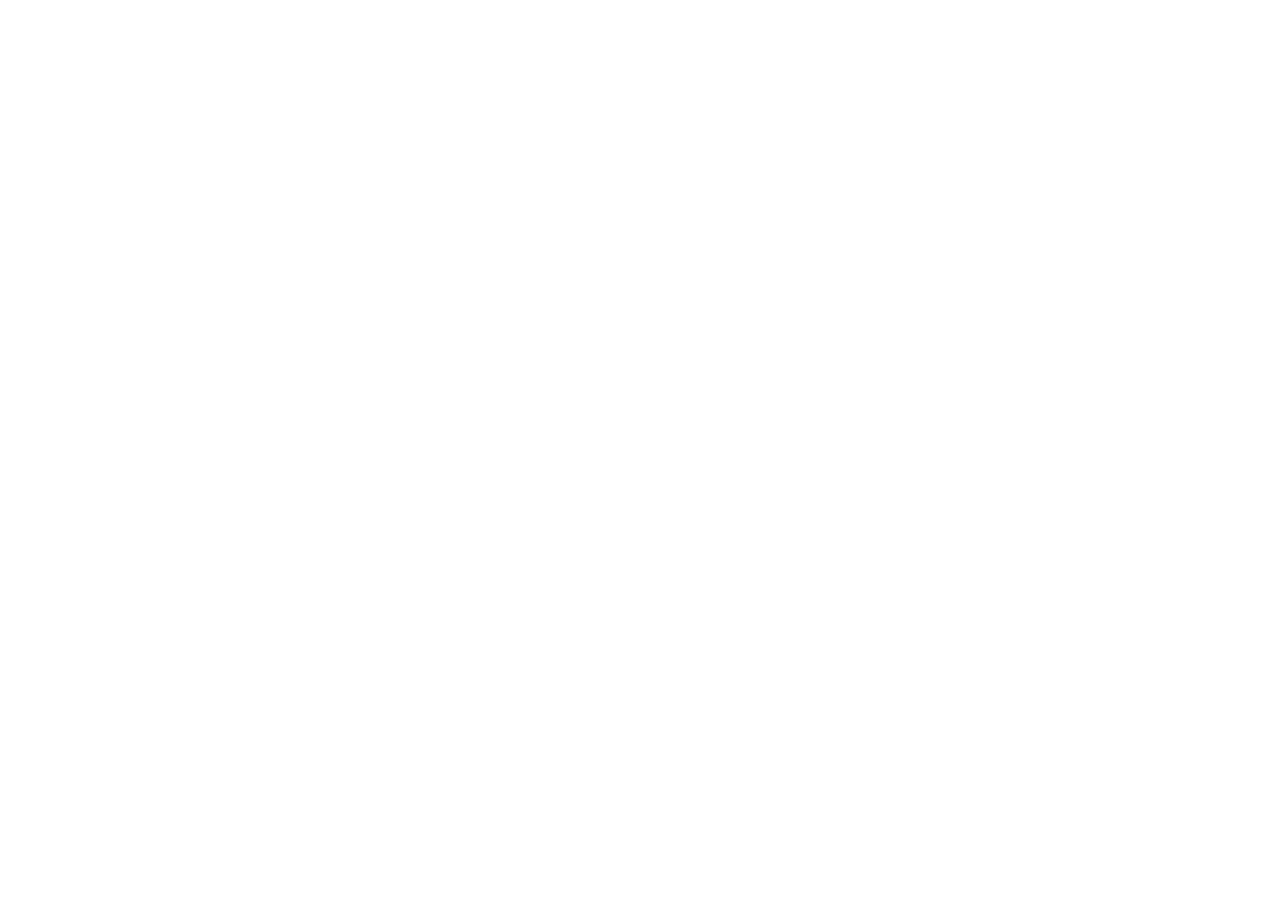
==== index.html @ 4e539856 "init project" ====
<!DOCTYPE html>
<html lang="en">

<head>
    <meta charset="UTF-8">
    <meta http-equiv="X-UA-Compatible" content="IE=edge">
    <meta name="viewport" content="width=device-width, initial-scale=1.0">
    <title>Document</title>
</head>

<body>

</body>

</html>
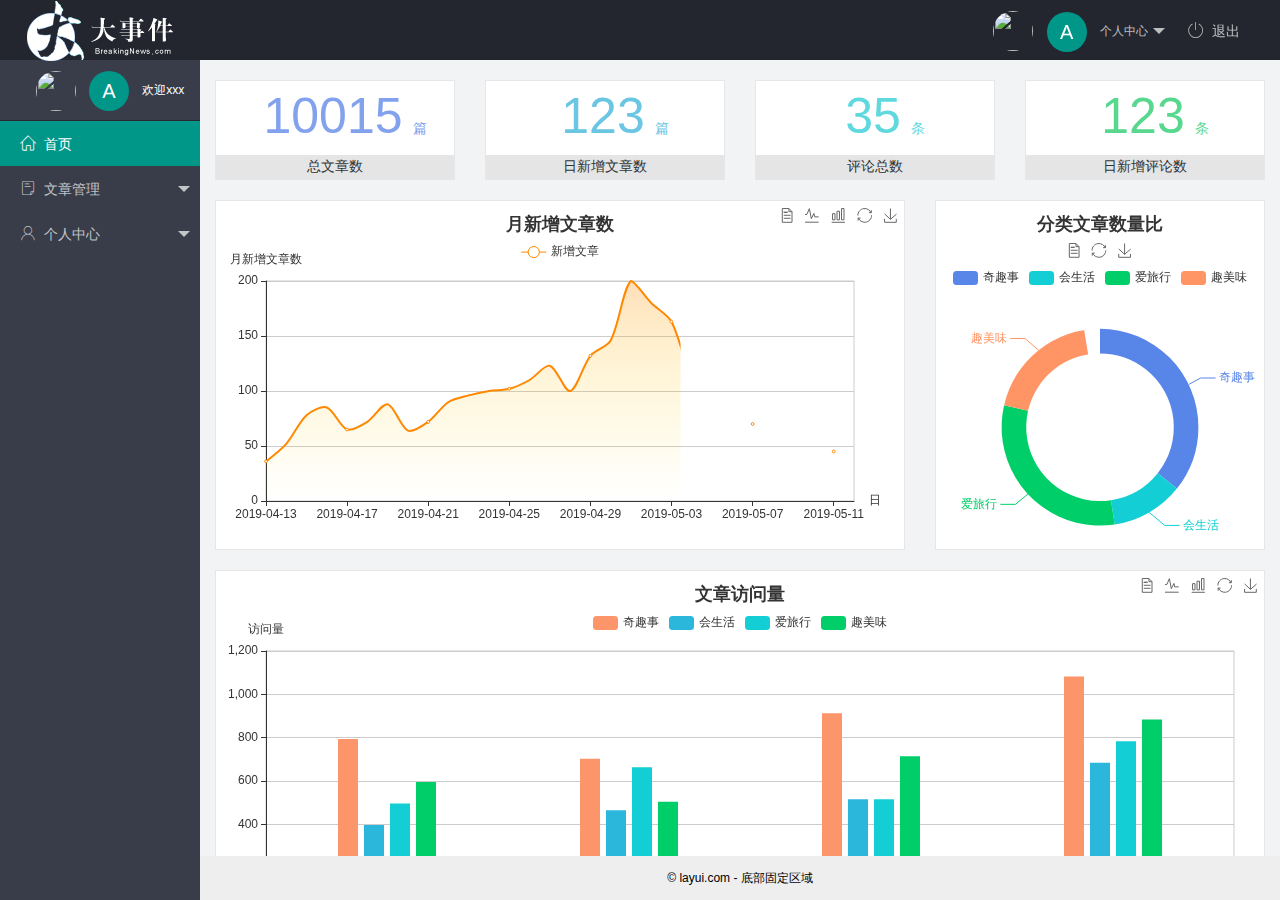
==== commit c868868c: "123" ====
--- a/index.html
+++ b/index.html
@@ -5,11 +5,89 @@
     <meta charset="UTF-8">
     <meta http-equiv="X-UA-Compatible" content="IE=edge">
     <meta name="viewport" content="width=device-width, initial-scale=1.0">
-    <title>Document</title>
+    <title>后台主页</title>
+    <!-- 导入拉伊的样式表 -->
+    <link rel="stylesheet" href="/assets/lib/layui/css/layui.css">
+    <!-- 导入自己的样式表 -->
+    <link rel="stylesheet" href="/assets/css/index.css">
+    <!-- 导入icon字体图标样式表 -->
+    <link rel="stylesheet" href="/assets/fonts/iconfont.css">
 </head>
 
-<body>
+<body class="layui-layout-body">
+    <div class="layui-layout layui-layout-admin">
+        <div class="layui-header">
+            <div class="layui-logo">
+                <img src="/assets/images/logo.png" alt="">
+            </div>
+            <!-- 头部区域（可配合layui已有的水平导航） -->
 
+            <ul class="layui-nav layui-layout-right">
+                <li class="layui-nav-item">
+                    <a href="javascript:;" class="userinfo">
+                        <img src="http://t.cn/RCzsdCq" class="layui-nav-img">
+                        <span class="text-avatar">A</span> 个人中心
+                    </a>
+                    <dl class="layui-nav-child">
+                        <dd><a href="">基本资料</a></dd>
+                        <dd><a href="">更换头像</a></dd>
+                        <dd><a href="">重置密码</a></dd>
+                    </dl>
+                </li>
+                <li class="layui-nav-item"><a href="javascript:;" id="btnLogout"><span class="iconfont icon-tuichu"></span>退出</a></li>
+            </ul>
+        </div>
+
+        <div class="layui-side layui-bg-black">
+            <div class="layui-side-scroll">
+                <div class="userinfo">
+                    <img src="http://t.cn/RCzsdCq" class="layui-nav-img">
+                    <span class="text-avatar">A</span>
+                    <span id="welcome">欢迎xxx</span>
+                </div>
+                <!-- 左侧导航区域（可配合layui已有的垂直导航） -->
+                <ul class="layui-nav layui-nav-tree" lay-shrink="all">
+                    <li class="layui-nav-item layui-this"><a href="/home/dashboard.html" target="fm"><span class="iconfont icon-home"></span>首页</a></li>
+                    <li class="layui-nav-item ">
+                        <a class="" href="javascript:;"><span class="iconfont icon-16"></span>文章管理</a>
+                        <dl class="layui-nav-child">
+                            <dd><a href="javascript:;"><i class="layui-icon layui-icon-app"></i>文章类别</a></dd>
+                            <dd><a href="javascript:;"><i class="layui-icon layui-icon-app"></i></i>文章列表</a></dd>
+                            <dd><a href="javascript:;"><i class="layui-icon layui-icon-app"></i></i>发布文章</a></dd>
+
+                        </dl>
+                    </li>
+                    <li class="layui-nav-item">
+                        <a href="javascript:;"><span class="iconfont icon-user"></span>个人中心</a>
+                        <dl class="layui-nav-child">
+                            <dd><a href="javascript:;"><i class="layui-icon layui-icon-face-smile"></i>基本资料</a></dd>
+                            <dd><a href="javascript:;"><i class="layui-icon layui-icon-face-smile"></i>更换头像</a></dd>
+                            <dd><a href="javascript:;"><i class="layui-icon layui-icon-face-smile"></i>重置密码</a></dd>
+                        </dl>
+                    </li>
+
+                </ul>
+            </div>
+        </div>
+
+        <div class="layui-body">
+            <!-- 内容主体区域 -->
+            <iframe name="fm" src="/home/dashboard.html" frameborder="0"></iframe>
+        </div>
+
+        <div class="layui-footer">
+            <!-- 底部固定区域 -->
+            © layui.com - 底部固定区域
+        </div>
+    </div>
+    <!-- //导入layui的文件 -->
+    <script src="/assets/lib/layui/layui.all.js"></script>
+    <!-- 导入jQuery -->
+    <script src="/assets/lib/jquery.js"></script>
+    <!-- 导入baseapi文件 -->
+    <script src="/assets/js/baseAPI.js"></script>
+    <!-- 导入自己的js文件 -->
+    <script src="/assets/js/index.js"></script>
 </body>
 
 </html>--- a/assets/lib/layui/css/layui.css
+++ b/assets/lib/layui/css/layui.css
@@ -0,0 +1,2 @@
+/** layui-v2.5.5 MIT License By https://www.layui.com */
+ .layui-inline,img{display:inline-block;vertical-align:middle}h1,h2,h3,h4,h5,h6{font-weight:400}.layui-edge,.layui-header,.layui-inline,.layui-main{position:relative}.layui-body,.layui-edge,.layui-elip{overflow:hidden}.layui-btn,.layui-edge,.layui-inline,img{vertical-align:middle}.layui-btn,.layui-disabled,.layui-icon,.layui-unselect{-moz-user-select:none;-webkit-user-select:none;-ms-user-select:none}.layui-elip,.layui-form-checkbox span,.layui-form-pane .layui-form-label{text-overflow:ellipsis;white-space:nowrap}.layui-breadcrumb,.layui-tree-btnGroup{visibility:hidden}blockquote,body,button,dd,div,dl,dt,form,h1,h2,h3,h4,h5,h6,input,li,ol,p,pre,td,textarea,th,ul{margin:0;padding:0;-webkit-tap-highlight-color:rgba(0,0,0,0)}a:active,a:hover{outline:0}img{border:none}li{list-style:none}table{border-collapse:collapse;border-spacing:0}h4,h5,h6{font-size:100%}button,input,optgroup,option,select,textarea{font-family:inherit;font-size:inherit;font-style:inherit;font-weight:inherit;outline:0}pre{white-space:pre-wrap;white-space:-moz-pre-wrap;white-space:-pre-wrap;white-space:-o-pre-wrap;word-wrap:break-word}body{line-height:24px;font:14px Helvetica Neue,Helvetica,PingFang SC,Tahoma,Arial,sans-serif}hr{height:1px;margin:10px 0;border:0;clear:both}a{color:#333;text-decoration:none}a:hover{color:#777}a cite{font-style:normal;*cursor:pointer}.layui-border-box,.layui-border-box *{box-sizing:border-box}.layui-box,.layui-box *{box-sizing:content-box}.layui-clear{clear:both;*zoom:1}.layui-clear:after{content:'\20';clear:both;*zoom:1;display:block;height:0}.layui-inline{*display:inline;*zoom:1}.layui-edge{display:inline-block;width:0;height:0;border-width:6px;border-style:dashed;border-color:transparent}.layui-edge-top{top:-4px;border-bottom-color:#999;border-bottom-style:solid}.layui-edge-right{border-left-color:#999;border-left-style:solid}.layui-edge-bottom{top:2px;border-top-color:#999;border-top-style:solid}.layui-edge-left{border-right-color:#999;border-right-style:solid}.layui-disabled,.layui-disabled:hover{color:#d2d2d2!important;cursor:not-allowed!important}.layui-circle{border-radius:100%}.layui-show{display:block!important}.layui-hide{display:none!important}@font-face{font-family:layui-icon;src:url(../font/iconfont.eot?v=250);src:url(../font/iconfont.eot?v=250#iefix) format('embedded-opentype'),url(../font/iconfont.woff2?v=250) format('woff2'),url(../font/iconfont.woff?v=250) format('woff'),url(../font/iconfont.ttf?v=250) format('truetype'),url(../font/iconfont.svg?v=250#layui-icon) format('svg')}.layui-icon{font-family:layui-icon!important;font-size:16px;font-style:normal;-webkit-font-smoothing:antialiased;-moz-osx-font-smoothing:grayscale}.layui-icon-reply-fill:before{content:"\e611"}.layui-icon-set-fill:before{content:"\e614"}.layui-icon-menu-fill:before{content:"\e60f"}.layui-icon-search:before{content:"\e615"}.layui-icon-share:before{content:"\e641"}.layui-icon-set-sm:before{content:"\e620"}.layui-icon-engine:before{content:"\e628"}.layui-icon-close:before{content:"\1006"}.layui-icon-close-fill:before{content:"\1007"}.layui-icon-chart-screen:before{content:"\e629"}.layui-icon-star:before{content:"\e600"}.layui-icon-circle-dot:before{content:"\e617"}.layui-icon-chat:before{content:"\e606"}.layui-icon-release:before{content:"\e609"}.layui-icon-list:before{content:"\e60a"}.layui-icon-chart:before{content:"\e62c"}.layui-icon-ok-circle:before{content:"\1005"}.layui-icon-layim-theme:before{content:"\e61b"}.layui-icon-table:before{content:"\e62d"}.layui-icon-right:before{content:"\e602"}.layui-icon-left:before{content:"\e603"}.layui-icon-cart-simple:before{content:"\e698"}.layui-icon-face-cry:before{content:"\e69c"}.layui-icon-face-smile:before{content:"\e6af"}.layui-icon-survey:before{content:"\e6b2"}.layui-icon-tree:before{content:"\e62e"}.layui-icon-upload-circle:before{content:"\e62f"}.layui-icon-add-circle:before{content:"\e61f"}.layui-icon-download-circle:before{content:"\e601"}.layui-icon-templeate-1:before{content:"\e630"}.layui-icon-util:before{content:"\e631"}.layui-icon-face-surprised:before{content:"\e664"}.layui-icon-edit:before{content:"\e642"}.layui-icon-speaker:before{content:"\e645"}.layui-icon-down:before{content:"\e61a"}.layui-icon-file:before{content:"\e621"}.layui-icon-layouts:before{content:"\e632"}.layui-icon-rate-half:before{content:"\e6c9"}.layui-icon-add-circle-fine:before{content:"\e608"}.layui-icon-prev-circle:before{content:"\e633"}.layui-icon-read:before{content:"\e705"}.layui-icon-404:before{content:"\e61c"}.layui-icon-carousel:before{content:"\e634"}.layui-icon-help:before{content:"\e607"}.layui-icon-code-circle:before{content:"\e635"}.layui-icon-water:before{content:"\e636"}.layui-icon-username:before{content:"\e66f"}.layui-icon-find-fill:before{content:"\e670"}.layui-icon-about:before{content:"\e60b"}.layui-icon-location:before{content:"\e715"}.layui-icon-up:before{content:"\e619"}.layui-icon-pause:before{content:"\e651"}.layui-icon-date:before{content:"\e637"}.layui-icon-layim-uploadfile:before{content:"\e61d"}.layui-icon-delete:before{content:"\e640"}.layui-icon-play:before{content:"\e652"}.layui-icon-top:before{content:"\e604"}.layui-icon-friends:before{content:"\e612"}.layui-icon-refresh-3:before{content:"\e9aa"}.layui-icon-ok:before{content:"\e605"}.layui-icon-layer:before{content:"\e638"}.layui-icon-face-smile-fine:before{content:"\e60c"}.layui-icon-dollar:before{content:"\e659"}.layui-icon-group:before{content:"\e613"}.layui-icon-layim-download:before{content:"\e61e"}.layui-icon-picture-fine:before{content:"\e60d"}.layui-icon-link:before{content:"\e64c"}.layui-icon-diamond:before{content:"\e735"}.layui-icon-log:before{content:"\e60e"}.layui-icon-rate-solid:before{content:"\e67a"}.layui-icon-fonts-del:before{content:"\e64f"}.layui-icon-unlink:before{content:"\e64d"}.layui-icon-fonts-clear:before{content:"\e639"}.layui-icon-triangle-r:before{content:"\e623"}.layui-icon-circle:before{content:"\e63f"}.layui-icon-radio:before{content:"\e643"}.layui-icon-align-center:before{content:"\e647"}.layui-icon-align-right:before{content:"\e648"}.layui-icon-align-left:before{content:"\e649"}.layui-icon-loading-1:before{content:"\e63e"}.layui-icon-return:before{content:"\e65c"}.layui-icon-fonts-strong:before{content:"\e62b"}.layui-icon-upload:before{content:"\e67c"}.layui-icon-dialogue:before{content:"\e63a"}.layui-icon-video:before{content:"\e6ed"}.layui-icon-headset:before{content:"\e6fc"}.layui-icon-cellphone-fine:before{content:"\e63b"}.layui-icon-add-1:before{content:"\e654"}.layui-icon-face-smile-b:before{content:"\e650"}.layui-icon-fonts-html:before{content:"\e64b"}.layui-icon-form:before{content:"\e63c"}.layui-icon-cart:before{content:"\e657"}.layui-icon-camera-fill:before{content:"\e65d"}.layui-icon-tabs:before{content:"\e62a"}.layui-icon-fonts-code:before{content:"\e64e"}.layui-icon-fire:before{content:"\e756"}.layui-icon-set:before{content:"\e716"}.layui-icon-fonts-u:before{content:"\e646"}.layui-icon-triangle-d:before{content:"\e625"}.layui-icon-tips:before{content:"\e702"}.layui-icon-picture:before{content:"\e64a"}.layui-icon-more-vertical:before{content:"\e671"}.layui-icon-flag:before{content:"\e66c"}.layui-icon-loading:before{content:"\e63d"}.layui-icon-fonts-i:before{content:"\e644"}.layui-icon-refresh-1:before{content:"\e666"}.layui-icon-rmb:before{content:"\e65e"}.layui-icon-home:before{content:"\e68e"}.layui-icon-user:before{content:"\e770"}.layui-icon-notice:before{content:"\e667"}.layui-icon-login-weibo:before{content:"\e675"}.layui-icon-voice:before{content:"\e688"}.layui-icon-upload-drag:before{content:"\e681"}.layui-icon-login-qq:before{content:"\e676"}.layui-icon-snowflake:before{content:"\e6b1"}.layui-icon-file-b:before{content:"\e655"}.layui-icon-template:before{content:"\e663"}.layui-icon-auz:before{content:"\e672"}.layui-icon-console:before{content:"\e665"}.layui-icon-app:before{content:"\e653"}.layui-icon-prev:before{content:"\e65a"}.layui-icon-website:before{content:"\e7ae"}.layui-icon-next:before{content:"\e65b"}.layui-icon-component:before{content:"\e857"}.layui-icon-more:before{content:"\e65f"}.layui-icon-login-wechat:before{content:"\e677"}.layui-icon-shrink-right:before{content:"\e668"}.layui-icon-spread-left:before{content:"\e66b"}.layui-icon-camera:before{content:"\e660"}.layui-icon-note:before{content:"\e66e"}.layui-icon-refresh:before{content:"\e669"}.layui-icon-female:before{content:"\e661"}.layui-icon-male:before{content:"\e662"}.layui-icon-password:before{content:"\e673"}.layui-icon-senior:before{content:"\e674"}.layui-icon-theme:before{content:"\e66a"}.layui-icon-tread:before{content:"\e6c5"}.layui-icon-praise:before{content:"\e6c6"}.layui-icon-star-fill:before{content:"\e658"}.layui-icon-rate:before{content:"\e67b"}.layui-icon-template-1:before{content:"\e656"}.layui-icon-vercode:before{content:"\e679"}.layui-icon-cellphone:before{content:"\e678"}.layui-icon-screen-full:before{content:"\e622"}.layui-icon-screen-restore:before{content:"\e758"}.layui-icon-cols:before{content:"\e610"}.layui-icon-export:before{content:"\e67d"}.layui-icon-print:before{content:"\e66d"}.layui-icon-slider:before{content:"\e714"}.layui-icon-addition:before{content:"\e624"}.layui-icon-subtraction:before{content:"\e67e"}.layui-icon-service:before{content:"\e626"}.layui-icon-transfer:before{content:"\e691"}.layui-main{width:1140px;margin:0 auto}.layui-header{z-index:1000;height:60px}.layui-header a:hover{transition:all .5s;-webkit-transition:all .5s}.layui-side{position:fixed;left:0;top:0;bottom:0;z-index:999;width:200px;overflow-x:hidden}.layui-side-scroll{position:relative;width:220px;height:100%;overflow-x:hidden}.layui-body{position:absolute;left:200px;right:0;top:0;bottom:0;z-index:998;width:auto;overflow-y:auto;box-sizing:border-box}.layui-layout-body{overflow:hidden}.layui-layout-admin .layui-header{background-color:#23262E}.layui-layout-admin .layui-side{top:60px;width:200px;overflow-x:hidden}.layui-layout-admin .layui-body{position:fixed;top:60px;bottom:44px}.layui-layout-admin .layui-main{width:auto;margin:0 15px}.layui-layout-admin .layui-footer{position:fixed;left:200px;right:0;bottom:0;height:44px;line-height:44px;padding:0 15px;background-color:#eee}.layui-layout-admin .layui-logo{position:absolute;left:0;top:0;width:200px;height:100%;line-height:60px;text-align:center;color:#009688;font-size:16px}.layui-layout-admin .layui-header .layui-nav{background:0 0}.layui-layout-left{position:absolute!important;left:200px;top:0}.layui-layout-right{position:absolute!important;right:0;top:0}.layui-container{position:relative;margin:0 auto;padding:0 15px;box-sizing:border-box}.layui-fluid{position:relative;margin:0 auto;padding:0 15px}.layui-row:after,.layui-row:before{content:'';display:block;clear:both}.layui-col-lg1,.layui-col-lg10,.layui-col-lg11,.layui-col-lg12,.layui-col-lg2,.layui-col-lg3,.layui-col-lg4,.layui-col-lg5,.layui-col-lg6,.layui-col-lg7,.layui-col-lg8,.layui-col-lg9,.layui-col-md1,.layui-col-md10,.layui-col-md11,.layui-col-md12,.layui-col-md2,.layui-col-md3,.layui-col-md4,.layui-col-md5,.layui-col-md6,.layui-col-md7,.layui-col-md8,.layui-col-md9,.layui-col-sm1,.layui-col-sm10,.layui-col-sm11,.layui-col-sm12,.layui-col-sm2,.layui-col-sm3,.layui-col-sm4,.layui-col-sm5,.layui-col-sm6,.layui-col-sm7,.layui-col-sm8,.layui-col-sm9,.layui-col-xs1,.layui-col-xs10,.layui-col-xs11,.layui-col-xs12,.layui-col-xs2,.layui-col-xs3,.layui-col-xs4,.layui-col-xs5,.layui-col-xs6,.layui-col-xs7,.layui-col-xs8,.layui-col-xs9{position:relative;display:block;box-sizing:border-box}.layui-col-xs1,.layui-col-xs10,.layui-col-xs11,.layui-col-xs12,.layui-col-xs2,.layui-col-xs3,.layui-col-xs4,.layui-col-xs5,.layui-col-xs6,.layui-col-xs7,.layui-col-xs8,.layui-col-xs9{float:left}.layui-col-xs1{width:8.33333333%}.layui-col-xs2{width:16.66666667%}.layui-col-xs3{width:25%}.layui-col-xs4{width:33.33333333%}.layui-col-xs5{width:41.66666667%}.layui-col-xs6{width:50%}.layui-col-xs7{width:58.33333333%}.layui-col-xs8{width:66.66666667%}.layui-col-xs9{width:75%}.layui-col-xs10{width:83.33333333%}.layui-col-xs11{width:91.66666667%}.layui-col-xs12{width:100%}.layui-col-xs-offset1{margin-left:8.33333333%}.layui-col-xs-offset2{margin-left:16.66666667%}.layui-col-xs-offset3{margin-left:25%}.layui-col-xs-offset4{margin-left:33.33333333%}.layui-col-xs-offset5{margin-left:41.66666667%}.layui-col-xs-offset6{margin-left:50%}.layui-col-xs-offset7{margin-left:58.33333333%}.layui-col-xs-offset8{margin-left:66.66666667%}.layui-col-xs-offset9{margin-left:75%}.layui-col-xs-offset10{margin-left:83.33333333%}.layui-col-xs-offset11{margin-left:91.66666667%}.layui-col-xs-offset12{margin-left:100%}@media screen and (max-width:768px){.layui-hide-xs{display:none!important}.layui-show-xs-block{display:block!important}.layui-show-xs-inline{display:inline!important}.layui-show-xs-inline-block{display:inline-block!important}}@media screen and (min-width:768px){.layui-container{width:750px}.layui-hide-sm{display:none!important}.layui-show-sm-block{display:block!important}.layui-show-sm-inline{display:inline!important}.layui-show-sm-inline-block{display:inline-block!important}.layui-col-sm1,.layui-col-sm10,.layui-col-sm11,.layui-col-sm12,.layui-col-sm2,.layui-col-sm3,.layui-col-sm4,.layui-col-sm5,.layui-col-sm6,.layui-col-sm7,.layui-col-sm8,.layui-col-sm9{float:left}.layui-col-sm1{width:8.33333333%}.layui-col-sm2{width:16.66666667%}.layui-col-sm3{width:25%}.layui-col-sm4{width:33.33333333%}.layui-col-sm5{width:41.66666667%}.layui-col-sm6{width:50%}.layui-col-sm7{width:58.33333333%}.layui-col-sm8{width:66.66666667%}.layui-col-sm9{width:75%}.layui-col-sm10{width:83.33333333%}.layui-col-sm11{width:91.66666667%}.layui-col-sm12{width:100%}.layui-col-sm-offset1{margin-left:8.33333333%}.layui-col-sm-offset2{margin-left:16.66666667%}.layui-col-sm-offset3{margin-left:25%}.layui-col-sm-offset4{margin-left:33.33333333%}.layui-col-sm-offset5{margin-left:41.66666667%}.layui-col-sm-offset6{margin-left:50%}.layui-col-sm-offset7{margin-left:58.33333333%}.layui-col-sm-offset8{margin-left:66.66666667%}.layui-col-sm-offset9{margin-left:75%}.layui-col-sm-offset10{margin-left:83.33333333%}.layui-col-sm-offset11{margin-left:91.66666667%}.layui-col-sm-offset12{margin-left:100%}}@media screen and (min-width:992px){.layui-container{width:970px}.layui-hide-md{display:none!important}.layui-show-md-block{display:block!important}.layui-show-md-inline{display:inline!important}.layui-show-md-inline-block{display:inline-block!important}.layui-col-md1,.layui-col-md10,.layui-col-md11,.layui-col-md12,.layui-col-md2,.layui-col-md3,.layui-col-md4,.layui-col-md5,.layui-col-md6,.layui-col-md7,.layui-col-md8,.layui-col-md9{float:left}.layui-col-md1{width:8.33333333%}.layui-col-md2{width:16.66666667%}.layui-col-md3{width:25%}.layui-col-md4{width:33.33333333%}.layui-col-md5{width:41.66666667%}.layui-col-md6{width:50%}.layui-col-md7{width:58.33333333%}.layui-col-md8{width:66.66666667%}.layui-col-md9{width:75%}.layui-col-md10{width:83.33333333%}.layui-col-md11{width:91.66666667%}.layui-col-md12{width:100%}.layui-col-md-offset1{margin-left:8.33333333%}.layui-col-md-offset2{margin-left:16.66666667%}.layui-col-md-offset3{margin-left:25%}.layui-col-md-offset4{margin-left:33.33333333%}.layui-col-md-offset5{margin-left:41.66666667%}.layui-col-md-offset6{margin-left:50%}.layui-col-md-offset7{margin-left:58.33333333%}.layui-col-md-offset8{margin-left:66.66666667%}.layui-col-md-offset9{margin-left:75%}.layui-col-md-offset10{margin-left:83.33333333%}.layui-col-md-offset11{margin-left:91.66666667%}.layui-col-md-offset12{margin-left:100%}}@media screen and (min-width:1200px){.layui-container{width:1170px}.layui-hide-lg{display:none!important}.layui-show-lg-block{display:block!important}.layui-show-lg-inline{display:inline!important}.layui-show-lg-inline-block{display:inline-block!important}.layui-col-lg1,.layui-col-lg10,.layui-col-lg11,.layui-col-lg12,.layui-col-lg2,.layui-col-lg3,.layui-col-lg4,.layui-col-lg5,.layui-col-lg6,.layui-col-lg7,.layui-col-lg8,.layui-col-lg9{float:left}.layui-col-lg1{width:8.33333333%}.layui-col-lg2{width:16.66666667%}.layui-col-lg3{width:25%}.layui-col-lg4{width:33.33333333%}.layui-col-lg5{width:41.66666667%}.layui-col-lg6{width:50%}.layui-col-lg7{width:58.33333333%}.layui-col-lg8{width:66.66666667%}.layui-col-lg9{width:75%}.layui-col-lg10{width:83.33333333%}.layui-col-lg11{width:91.66666667%}.layui-col-lg12{width:100%}.layui-col-lg-offset1{margin-left:8.33333333%}.layui-col-lg-offset2{margin-left:16.66666667%}.layui-col-lg-offset3{margin-left:25%}.layui-col-lg-offset4{margin-left:33.33333333%}.layui-col-lg-offset5{margin-left:41.66666667%}.layui-col-lg-offset6{margin-left:50%}.layui-col-lg-offset7{margin-left:58.33333333%}.layui-col-lg-offset8{margin-left:66.66666667%}.layui-col-lg-offset9{margin-left:75%}.layui-col-lg-offset10{margin-left:83.33333333%}.layui-col-lg-offset11{margin-left:91.66666667%}.layui-col-lg-offset12{margin-left:100%}}.layui-col-space1{margin:-.5px}.layui-col-space1>*{padding:.5px}.layui-col-space3{margin:-1.5px}.layui-col-space3>*{padding:1.5px}.layui-col-space5{margin:-2.5px}.layui-col-space5>*{padding:2.5px}.layui-col-space8{margin:-3.5px}.layui-col-space8>*{padding:3.5px}.layui-col-space10{margin:-5px}.layui-col-space10>*{padding:5px}.layui-col-space12{margin:-6px}.layui-col-space12>*{padding:6px}.layui-col-space15{margin:-7.5px}.layui-col-space15>*{padding:7.5px}.layui-col-space18{margin:-9px}.layui-col-space18>*{padding:9px}.layui-col-space20{margin:-10px}.layui-col-space20>*{padding:10px}.layui-col-space22{margin:-11px}.layui-col-space22>*{padding:11px}.layui-col-space25{margin:-12.5px}.layui-col-space25>*{padding:12.5px}.layui-col-space30{margin:-15px}.layui-col-space30>*{padding:15px}.layui-btn,.layui-input,.layui-select,.layui-textarea,.layui-upload-button{outline:0;-webkit-appearance:none;transition:all .3s;-webkit-transition:all .3s;box-sizing:border-box}.layui-elem-quote{margin-bottom:10px;padding:15px;line-height:22px;border-left:5px solid #009688;border-radius:0 2px 2px 0;background-color:#f2f2f2}.layui-quote-nm{border-style:solid;border-width:1px 1px 1px 5px;background:0 0}.layui-elem-field{margin-bottom:10px;padding:0;border-width:1px;border-style:solid}.layui-elem-field legend{margin-left:20px;padding:0 10px;font-size:20px;font-weight:300}.layui-field-title{margin:10px 0 20px;border-width:1px 0 0}.layui-field-box{padding:10px 15px}.layui-field-title .layui-field-box{padding:10px 0}.layui-progress{position:relative;height:6px;border-radius:20px;background-color:#e2e2e2}.layui-progress-bar{position:absolute;left:0;top:0;width:0;max-width:100%;height:6px;border-radius:20px;text-align:right;background-color:#5FB878;transition:all .3s;-webkit-transition:all .3s}.layui-progress-big,.layui-progress-big .layui-progress-bar{height:18px;line-height:18px}.layui-progress-text{position:relative;top:-20px;line-height:18px;font-size:12px;color:#666}.layui-progress-big .layui-progress-text{position:static;padding:0 10px;color:#fff}.layui-collapse{border-width:1px;border-style:solid;border-radius:2px}.layui-colla-content,.layui-colla-item{border-top-width:1px;border-top-style:solid}.layui-colla-item:first-child{border-top:none}.layui-colla-title{position:relative;height:42px;line-height:42px;padding:0 15px 0 35px;color:#333;background-color:#f2f2f2;cursor:pointer;font-size:14px;overflow:hidden}.layui-colla-content{display:none;padding:10px 15px;line-height:22px;color:#666}.layui-colla-icon{position:absolute;left:15px;top:0;font-size:14px}.layui-card{margin-bottom:15px;border-radius:2px;background-color:#fff;box-shadow:0 1px 2px 0 rgba(0,0,0,.05)}.layui-card:last-child{margin-bottom:0}.layui-card-header{position:relative;height:42px;line-height:42px;padding:0 15px;border-bottom:1px solid #f6f6f6;color:#333;border-radius:2px 2px 0 0;font-size:14px}.layui-bg-black,.layui-bg-blue,.layui-bg-cyan,.layui-bg-green,.layui-bg-orange,.layui-bg-red{color:#fff!important}.layui-card-body{position:relative;padding:10px 15px;line-height:24px}.layui-card-body[pad15]{padding:15px}.layui-card-body[pad20]{padding:20px}.layui-card-body .layui-table{margin:5px 0}.layui-card .layui-tab{margin:0}.layui-panel-window{position:relative;padding:15px;border-radius:0;border-top:5px solid #E6E6E6;background-color:#fff}.layui-auxiliar-moving{position:fixed;left:0;right:0;top:0;bottom:0;width:100%;height:100%;background:0 0;z-index:9999999999}.layui-form-label,.layui-form-mid,.layui-form-select,.layui-input-block,.layui-input-inline,.layui-textarea{position:relative}.layui-bg-red{background-color:#FF5722!important}.layui-bg-orange{background-color:#FFB800!important}.layui-bg-green{background-color:#009688!important}.layui-bg-cyan{background-color:#2F4056!important}.layui-bg-blue{background-color:#1E9FFF!important}.layui-bg-black{background-color:#393D49!important}.layui-bg-gray{background-color:#eee!important;color:#666!important}.layui-badge-rim,.layui-colla-content,.layui-colla-item,.layui-collapse,.layui-elem-field,.layui-form-pane .layui-form-item[pane],.layui-form-pane .layui-form-label,.layui-input,.layui-layedit,.layui-layedit-tool,.layui-quote-nm,.layui-select,.layui-tab-bar,.layui-tab-card,.layui-tab-title,.layui-tab-title .layui-this:after,.layui-textarea{border-color:#e6e6e6}.layui-timeline-item:before,hr{background-color:#e6e6e6}.layui-text{line-height:22px;font-size:14px;color:#666}.layui-text h1,.layui-text h2,.layui-text h3{font-weight:500;color:#333}.layui-text h1{font-size:30px}.layui-text h2{font-size:24px}.layui-text h3{font-size:18px}.layui-text a:not(.layui-btn){color:#01AAED}.layui-text a:not(.layui-btn):hover{text-decoration:underline}.layui-text ul{padding:5px 0 5px 15px}.layui-text ul li{margin-top:5px;list-style-type:disc}.layui-text em,.layui-word-aux{color:#999!important;padding:0 5px!important}.layui-btn{display:inline-block;height:38px;line-height:38px;padding:0 18px;background-color:#009688;color:#fff;white-space:nowrap;text-align:center;font-size:14px;border:none;border-radius:2px;cursor:pointer}.layui-btn:hover{opacity:.8;filter:alpha(opacity=80);color:#fff}.layui-btn:active{opacity:1;filter:alpha(opacity=100)}.layui-btn+.layui-btn{margin-left:10px}.layui-btn-container{font-size:0}.layui-btn-container .layui-btn{margin-right:10px;margin-bottom:10px}.layui-btn-container .layui-btn+.layui-btn{margin-left:0}.layui-table .layui-btn-container .layui-btn{margin-bottom:9px}.layui-btn-radius{border-radius:100px}.layui-btn .layui-icon{margin-right:3px;font-size:18px;vertical-align:bottom;vertical-align:middle\9}.layui-btn-primary{border:1px solid #C9C9C9;background-color:#fff;color:#555}.layui-btn-primary:hover{border-color:#009688;color:#333}.layui-btn-normal{background-color:#1E9FFF}.layui-btn-warm{background-color:#FFB800}.layui-btn-danger{background-color:#FF5722}.layui-btn-checked{background-color:#5FB878}.layui-btn-disabled,.layui-btn-disabled:active,.layui-btn-disabled:hover{border:1px solid #e6e6e6;background-color:#FBFBFB;color:#C9C9C9;cursor:not-allowed;opacity:1}.layui-btn-lg{height:44px;line-height:44px;padding:0 25px;font-size:16px}.layui-btn-sm{height:30px;line-height:30px;padding:0 10px;font-size:12px}.layui-btn-sm i{font-size:16px!important}.layui-btn-xs{height:22px;line-height:22px;padding:0 5px;font-size:12px}.layui-btn-xs i{font-size:14px!important}.layui-btn-group{display:inline-block;vertical-align:middle;font-size:0}.layui-btn-group .layui-btn{margin-left:0!important;margin-right:0!important;border-left:1px solid rgba(255,255,255,.5);border-radius:0}.layui-btn-group .layui-btn-primary{border-left:none}.layui-btn-group .layui-btn-primary:hover{border-color:#C9C9C9;color:#009688}.layui-btn-group .layui-btn:first-child{border-left:none;border-radius:2px 0 0 2px}.layui-btn-group .layui-btn-primary:first-child{border-left:1px solid #c9c9c9}.layui-btn-group .layui-btn:last-child{border-radius:0 2px 2px 0}.layui-btn-group .layui-btn+.layui-btn{margin-left:0}.layui-btn-group+.layui-btn-group{margin-left:10px}.layui-btn-fluid{width:100%}.layui-input,.layui-select,.layui-textarea{height:38px;line-height:1.3;line-height:38px\9;border-width:1px;border-style:solid;background-color:#fff;border-radius:2px}.layui-input::-webkit-input-placeholder,.layui-select::-webkit-input-placeholder,.layui-textarea::-webkit-input-placeholder{line-height:1.3}.layui-input,.layui-textarea{display:block;width:100%;padding-left:10px}.layui-input:hover,.layui-textarea:hover{border-color:#D2D2D2!important}.layui-input:focus,.layui-textarea:focus{border-color:#C9C9C9!important}.layui-textarea{min-height:100px;height:auto;line-height:20px;padding:6px 10px;resize:vertical}.layui-select{padding:0 10px}.layui-form input[type=checkbox],.layui-form input[type=radio],.layui-form select{display:none}.layui-form [lay-ignore]{display:initial}.layui-form-item{margin-bottom:15px;clear:both;*zoom:1}.layui-form-item:after{content:'\20';clear:both;*zoom:1;display:block;height:0}.layui-form-label{float:left;display:block;padding:9px 15px;width:80px;font-weight:400;line-height:20px;text-align:right}.layui-form-label-col{display:block;float:none;padding:9px 0;line-height:20px;text-align:left}.layui-form-item .layui-inline{margin-bottom:5px;margin-right:10px}.layui-input-block{margin-left:110px;min-height:36px}.layui-input-inline{display:inline-block;vertical-align:middle}.layui-form-item .layui-input-inline{float:left;width:190px;margin-right:10px}.layui-form-text .layui-input-inline{width:auto}.layui-form-mid{float:left;display:block;padding:9px 0!important;line-height:20px;margin-right:10px}.layui-form-danger+.layui-form-select .layui-input,.layui-form-danger:focus{border-color:#FF5722!important}.layui-form-select .layui-input{padding-right:30px;cursor:pointer}.layui-form-select .layui-edge{position:absolute;right:10px;top:50%;margin-top:-3px;cursor:pointer;border-width:6px;border-top-color:#c2c2c2;border-top-style:solid;transition:all .3s;-webkit-transition:all .3s}.layui-form-select dl{display:none;position:absolute;left:0;top:42px;padding:5px 0;z-index:899;min-width:100%;border:1px solid #d2d2d2;max-height:300px;overflow-y:auto;background-color:#fff;border-radius:2px;box-shadow:0 2px 4px rgba(0,0,0,.12);box-sizing:border-box}.layui-form-select dl dd,.layui-form-select dl dt{padding:0 10px;line-height:36px;white-space:nowrap;overflow:hidden;text-overflow:ellipsis}.layui-form-select dl dt{font-size:12px;color:#999}.layui-form-select dl dd{cursor:pointer}.layui-form-select dl dd:hover{background-color:#f2f2f2;-webkit-transition:.5s all;transition:.5s all}.layui-form-select .layui-select-group dd{padding-left:20px}.layui-form-select dl dd.layui-select-tips{padding-left:10px!important;color:#999}.layui-form-select dl dd.layui-this{background-color:#5FB878;color:#fff}.layui-form-checkbox,.layui-form-select dl dd.layui-disabled{background-color:#fff}.layui-form-selected dl{display:block}.layui-form-checkbox,.layui-form-checkbox *,.layui-form-switch{display:inline-block;vertical-align:middle}.layui-form-selected .layui-edge{margin-top:-9px;-webkit-transform:rotate(180deg);transform:rotate(180deg);margin-top:-3px\9}:root .layui-form-selected .layui-edge{margin-top:-9px\0/IE9}.layui-form-selectup dl{top:auto;bottom:42px}.layui-select-none{margin:5px 0;text-align:center;color:#999}.layui-select-disabled .layui-disabled{border-color:#eee!important}.layui-select-disabled .layui-edge{border-top-color:#d2d2d2}.layui-form-checkbox{position:relative;height:30px;line-height:30px;margin-right:10px;padding-right:30px;cursor:pointer;font-size:0;-webkit-transition:.1s linear;transition:.1s linear;box-sizing:border-box}.layui-form-checkbox span{padding:0 10px;height:100%;font-size:14px;border-radius:2px 0 0 2px;background-color:#d2d2d2;color:#fff;overflow:hidden}.layui-form-checkbox:hover span{background-color:#c2c2c2}.layui-form-checkbox i{position:absolute;right:0;top:0;width:30px;height:28px;border:1px solid #d2d2d2;border-left:none;border-radius:0 2px 2px 0;color:#fff;font-size:20px;text-align:center}.layui-form-checkbox:hover i{border-color:#c2c2c2;color:#c2c2c2}.layui-form-checked,.layui-form-checked:hover{border-color:#5FB878}.layui-form-checked span,.layui-form-checked:hover span{background-color:#5FB878}.layui-form-checked i,.layui-form-checked:hover i{color:#5FB878}.layui-form-item .layui-form-checkbox{margin-top:4px}.layui-form-checkbox[lay-skin=primary]{height:auto!important;line-height:normal!important;min-width:18px;min-height:18px;border:none!important;margin-right:0;padding-left:28px;padding-right:0;background:0 0}.layui-form-checkbox[lay-skin=primary] span{padding-left:0;padding-right:15px;line-height:18px;background:0 0;color:#666}.layui-form-checkbox[lay-skin=primary] i{right:auto;left:0;width:16px;height:16px;line-height:16px;border:1px solid #d2d2d2;font-size:12px;border-radius:2px;background-color:#fff;-webkit-transition:.1s linear;transition:.1s linear}.layui-form-checkbox[lay-skin=primary]:hover i{border-color:#5FB878;color:#fff}.layui-form-checked[lay-skin=primary] i{border-color:#5FB878!important;background-color:#5FB878;color:#fff}.layui-checkbox-disbaled[lay-skin=primary] span{background:0 0!important;color:#c2c2c2}.layui-checkbox-disbaled[lay-skin=primary]:hover i{border-color:#d2d2d2}.layui-form-item .layui-form-checkbox[lay-skin=primary]{margin-top:10px}.layui-form-switch{position:relative;height:22px;line-height:22px;min-width:35px;padding:0 5px;margin-top:8px;border:1px solid #d2d2d2;border-radius:20px;cursor:pointer;background-color:#fff;-webkit-transition:.1s linear;transition:.1s linear}.layui-form-switch i{position:absolute;left:5px;top:3px;width:16px;height:16px;border-radius:20px;background-color:#d2d2d2;-webkit-transition:.1s linear;transition:.1s linear}.layui-form-switch em{position:relative;top:0;width:25px;margin-left:21px;padding:0!important;text-align:center!important;color:#999!important;font-style:normal!important;font-size:12px}.layui-form-onswitch{border-color:#5FB878;background-color:#5FB878}.layui-checkbox-disbaled,.layui-checkbox-disbaled i{border-color:#e2e2e2!important}.layui-form-onswitch i{left:100%;margin-left:-21px;background-color:#fff}.layui-form-onswitch em{margin-left:5px;margin-right:21px;color:#fff!important}.layui-checkbox-disbaled span{background-color:#e2e2e2!important}.layui-checkbox-disbaled:hover i{color:#fff!important}[lay-radio]{display:none}.layui-form-radio,.layui-form-radio *{display:inline-block;vertical-align:middle}.layui-form-radio{line-height:28px;margin:6px 10px 0 0;padding-right:10px;cursor:pointer;font-size:0}.layui-form-radio *{font-size:14px}.layui-form-radio>i{margin-right:8px;font-size:22px;color:#c2c2c2}.layui-form-radio>i:hover,.layui-form-radioed>i{color:#5FB878}.layui-radio-disbaled>i{color:#e2e2e2!important}.layui-form-pane .layui-form-label{width:110px;padding:8px 15px;height:38px;line-height:20px;border-width:1px;border-style:solid;border-radius:2px 0 0 2px;text-align:center;background-color:#FBFBFB;overflow:hidden;box-sizing:border-box}.layui-form-pane .layui-input-inline{margin-left:-1px}.layui-form-pane .layui-input-block{margin-left:110px;left:-1px}.layui-form-pane .layui-input{border-radius:0 2px 2px 0}.layui-form-pane .layui-form-text .layui-form-label{float:none;width:100%;border-radius:2px;box-sizing:border-box;text-align:left}.layui-form-pane .layui-form-text .layui-input-inline{display:block;margin:0;top:-1px;clear:both}.layui-form-pane .layui-form-text .layui-input-block{margin:0;left:0;top:-1px}.layui-form-pane .layui-form-text .layui-textarea{min-height:100px;border-radius:0 0 2px 2px}.layui-form-pane .layui-form-checkbox{margin:4px 0 4px 10px}.layui-form-pane .layui-form-radio,.layui-form-pane .layui-form-switch{margin-top:6px;margin-left:10px}.layui-form-pane .layui-form-item[pane]{position:relative;border-width:1px;border-style:solid}.layui-form-pane .layui-form-item[pane] .layui-form-label{position:absolute;left:0;top:0;height:100%;border-width:0 1px 0 0}.layui-form-pane .layui-form-item[pane] .layui-input-inline{margin-left:110px}@media screen and (max-width:450px){.layui-form-item .layui-form-label{text-overflow:ellipsis;overflow:hidden;white-space:nowrap}.layui-form-item .layui-inline{display:block;margin-right:0;margin-bottom:20px;clear:both}.layui-form-item .layui-inline:after{content:'\20';clear:both;display:block;height:0}.layui-form-item .layui-input-inline{display:block;float:none;left:-3px;width:auto;margin:0 0 10px 112px}.layui-form-item .layui-input-inline+.layui-form-mid{margin-left:110px;top:-5px;padding:0}.layui-form-item .layui-form-checkbox{margin-right:5px;margin-bottom:5px}}.layui-layedit{border-width:1px;border-style:solid;border-radius:2px}.layui-layedit-tool{padding:3px 5px;border-bottom-width:1px;border-bottom-style:solid;font-size:0}.layedit-tool-fixed{position:fixed;top:0;border-top:1px solid #e2e2e2}.layui-layedit-tool .layedit-tool-mid,.layui-layedit-tool .layui-icon{display:inline-block;vertical-align:middle;text-align:center;font-size:14px}.layui-layedit-tool .layui-icon{position:relative;width:32px;height:30px;line-height:30px;margin:3px 5px;color:#777;cursor:pointer;border-radius:2px}.layui-layedit-tool .layui-icon:hover{color:#393D49}.layui-layedit-tool .layui-icon:active{color:#000}.layui-layedit-tool .layedit-tool-active{background-color:#e2e2e2;color:#000}.layui-layedit-tool .layui-disabled,.layui-layedit-tool .layui-disabled:hover{color:#d2d2d2;cursor:not-allowed}.layui-layedit-tool .layedit-tool-mid{width:1px;height:18px;margin:0 10px;background-color:#d2d2d2}.layedit-tool-html{width:50px!important;font-size:30px!important}.layedit-tool-b,.layedit-tool-code,.layedit-tool-help{font-size:16px!important}.layedit-tool-d,.layedit-tool-face,.layedit-tool-image,.layedit-tool-unlink{font-size:18px!important}.layedit-tool-image input{position:absolute;font-size:0;left:0;top:0;width:100%;height:100%;opacity:.01;filter:Alpha(opacity=1);cursor:pointer}.layui-layedit-iframe iframe{display:block;width:100%}#LAY_layedit_code{overflow:hidden}.layui-laypage{display:inline-block;*display:inline;*zoom:1;vertical-align:middle;margin:10px 0;font-size:0}.layui-laypage>a:first-child,.layui-laypage>a:first-child em{border-radius:2px 0 0 2px}.layui-laypage>a:last-child,.layui-laypage>a:last-child em{border-radius:0 2px 2px 0}.layui-laypage>:first-child{margin-left:0!important}.layui-laypage>:last-child{margin-right:0!important}.layui-laypage a,.layui-laypage button,.layui-laypage input,.layui-laypage select,.layui-laypage span{border:1px solid #e2e2e2}.layui-laypage a,.layui-laypage span{display:inline-block;*display:inline;*zoom:1;vertical-align:middle;padding:0 15px;height:28px;line-height:28px;margin:0 -1px 5px 0;background-color:#fff;color:#333;font-size:12px}.layui-flow-more a *,.layui-laypage input,.layui-table-view select[lay-ignore]{display:inline-block}.layui-laypage a:hover{color:#009688}.layui-laypage em{font-style:normal}.layui-laypage .layui-laypage-spr{color:#999;font-weight:700}.layui-laypage a{text-decoration:none}.layui-laypage .layui-laypage-curr{position:relative}.layui-laypage .layui-laypage-curr em{position:relative;color:#fff}.layui-laypage .layui-laypage-curr .layui-laypage-em{position:absolute;left:-1px;top:-1px;padding:1px;width:100%;height:100%;background-color:#009688}.layui-laypage-em{border-radius:2px}.layui-laypage-next em,.layui-laypage-prev em{font-family:Sim sun;font-size:16px}.layui-laypage .layui-laypage-count,.layui-laypage .layui-laypage-limits,.layui-laypage .layui-laypage-refresh,.layui-laypage .layui-laypage-skip{margin-left:10px;margin-right:10px;padding:0;border:none}.layui-laypage .layui-laypage-limits,.layui-laypage .layui-laypage-refresh{vertical-align:top}.layui-laypage .layui-laypage-refresh i{font-size:18px;cursor:pointer}.layui-laypage select{height:22px;padding:3px;border-radius:2px;cursor:pointer}.layui-laypage .layui-laypage-skip{height:30px;line-height:30px;color:#999}.layui-laypage button,.layui-laypage input{height:30px;line-height:30px;border-radius:2px;vertical-align:top;background-color:#fff;box-sizing:border-box}.layui-laypage input{width:40px;margin:0 10px;padding:0 3px;text-align:center}.layui-laypage input:focus,.layui-laypage select:focus{border-color:#009688!important}.layui-laypage button{margin-left:10px;padding:0 10px;cursor:pointer}.layui-table,.layui-table-view{margin:10px 0}.layui-flow-more{margin:10px 0;text-align:center;color:#999;font-size:14px}.layui-flow-more a{height:32px;line-height:32px}.layui-flow-more a *{vertical-align:top}.layui-flow-more a cite{padding:0 20px;border-radius:3px;background-color:#eee;color:#333;font-style:normal}.layui-flow-more a cite:hover{opacity:.8}.layui-flow-more a i{font-size:30px;color:#737383}.layui-table{width:100%;background-color:#fff;color:#666}.layui-table tr{transition:all .3s;-webkit-transition:all .3s}.layui-table th{text-align:left;font-weight:400}.layui-table tbody tr:hover,.layui-table thead tr,.layui-table-click,.layui-table-header,.layui-table-hover,.layui-table-mend,.layui-table-patch,.layui-table-tool,.layui-table-total,.layui-table-total tr,.layui-table[lay-even] tr:nth-child(even){background-color:#f2f2f2}.layui-table td,.layui-table th,.layui-table-col-set,.layui-table-fixed-r,.layui-table-grid-down,.layui-table-header,.layui-table-page,.layui-table-tips-main,.layui-table-tool,.layui-table-total,.layui-table-view,.layui-table[lay-skin=line],.layui-table[lay-skin=row]{border-width:1px;border-style:solid;border-color:#e6e6e6}.layui-table td,.layui-table th{position:relative;padding:9px 15px;min-height:20px;line-height:20px;font-size:14px}.layui-table[lay-skin=line] td,.layui-table[lay-skin=line] th{border-width:0 0 1px}.layui-table[lay-skin=row] td,.layui-table[lay-skin=row] th{border-width:0 1px 0 0}.layui-table[lay-skin=nob] td,.layui-table[lay-skin=nob] th{border:none}.layui-table img{max-width:100px}.layui-table[lay-size=lg] td,.layui-table[lay-size=lg] th{padding:15px 30px}.layui-table-view .layui-table[lay-size=lg] .layui-table-cell{height:40px;line-height:40px}.layui-table[lay-size=sm] td,.layui-table[lay-size=sm] th{font-size:12px;padding:5px 10px}.layui-table-view .layui-table[lay-size=sm] .layui-table-cell{height:20px;line-height:20px}.layui-table[lay-data]{display:none}.layui-table-box{position:relative;overflow:hidden}.layui-table-view .layui-table{position:relative;width:auto;margin:0}.layui-table-view .layui-table[lay-skin=line]{border-width:0 1px 0 0}.layui-table-view .layui-table[lay-skin=row]{border-width:0 0 1px}.layui-table-view .layui-table td,.layui-table-view .layui-table th{padding:5px 0;border-top:none;border-left:none}.layui-table-view .layui-table th.layui-unselect .layui-table-cell span{cursor:pointer}.layui-table-view .layui-table td{cursor:default}.layui-table-view .layui-table td[data-edit=text]{cursor:text}.layui-table-view .layui-form-checkbox[lay-skin=primary] i{width:18px;height:18px}.layui-table-view .layui-form-radio{line-height:0;padding:0}.layui-table-view .layui-form-radio>i{margin:0;font-size:20px}.layui-table-init{position:absolute;left:0;top:0;width:100%;height:100%;text-align:center;z-index:110}.layui-table-init .layui-icon{position:absolute;left:50%;top:50%;margin:-15px 0 0 -15px;font-size:30px;color:#c2c2c2}.layui-table-header{border-width:0 0 1px;overflow:hidden}.layui-table-header .layui-table{margin-bottom:-1px}.layui-table-tool .layui-inline[lay-event]{position:relative;width:26px;height:26px;padding:5px;line-height:16px;margin-right:10px;text-align:center;color:#333;border:1px solid #ccc;cursor:pointer;-webkit-transition:.5s all;transition:.5s all}.layui-table-tool .layui-inline[lay-event]:hover{border:1px solid #999}.layui-table-tool-temp{padding-right:120px}.layui-table-tool-self{position:absolute;right:17px;top:10px}.layui-table-tool .layui-table-tool-self .layui-inline[lay-event]{margin:0 0 0 10px}.layui-table-tool-panel{position:absolute;top:29px;left:-1px;padding:5px 0;min-width:150px;min-height:40px;border:1px solid #d2d2d2;text-align:left;overflow-y:auto;background-color:#fff;box-shadow:0 2px 4px rgba(0,0,0,.12)}.layui-table-cell,.layui-table-tool-panel li{overflow:hidden;text-overflow:ellipsis;white-space:nowrap}.layui-table-tool-panel li{padding:0 10px;line-height:30px;-webkit-transition:.5s all;transition:.5s all}.layui-table-tool-panel li .layui-form-checkbox[lay-skin=primary]{width:100%;padding-left:28px}.layui-table-tool-panel li:hover{background-color:#f2f2f2}.layui-table-tool-panel li .layui-form-checkbox[lay-skin=primary] i{position:absolute;left:0;top:0}.layui-table-tool-panel li .layui-form-checkbox[lay-skin=primary] span{padding:0}.layui-table-tool .layui-table-tool-self .layui-table-tool-panel{left:auto;right:-1px}.layui-table-col-set{position:absolute;right:0;top:0;width:20px;height:100%;border-width:0 0 0 1px;background-color:#fff}.layui-table-sort{width:10px;height:20px;margin-left:5px;cursor:pointer!important}.layui-table-sort .layui-edge{position:absolute;left:5px;border-width:5px}.layui-table-sort .layui-table-sort-asc{top:3px;border-top:none;border-bottom-style:solid;border-bottom-color:#b2b2b2}.layui-table-sort .layui-table-sort-asc:hover{border-bottom-color:#666}.layui-table-sort .layui-table-sort-desc{bottom:5px;border-bottom:none;border-top-style:solid;border-top-color:#b2b2b2}.layui-table-sort .layui-table-sort-desc:hover{border-top-color:#666}.layui-table-sort[lay-sort=asc] .layui-table-sort-asc{border-bottom-color:#000}.layui-table-sort[lay-sort=desc] .layui-table-sort-desc{border-top-color:#000}.layui-table-cell{height:28px;line-height:28px;padding:0 15px;position:relative;box-sizing:border-box}.layui-table-cell .layui-form-checkbox[lay-skin=primary]{top:-1px;padding:0}.layui-table-cell .layui-table-link{color:#01AAED}.laytable-cell-checkbox,.laytable-cell-numbers,.laytable-cell-radio,.laytable-cell-space{padding:0;text-align:center}.layui-table-body{position:relative;overflow:auto;margin-right:-1px;margin-bottom:-1px}.layui-table-body .layui-none{line-height:26px;padding:15px;text-align:center;color:#999}.layui-table-fixed{position:absolute;left:0;top:0;z-index:101}.layui-table-fixed .layui-table-body{overflow:hidden}.layui-table-fixed-l{box-shadow:0 -1px 8px rgba(0,0,0,.08)}.layui-table-fixed-r{left:auto;right:-1px;border-width:0 0 0 1px;box-shadow:-1px 0 8px rgba(0,0,0,.08)}.layui-table-fixed-r .layui-table-header{position:relative;overflow:visible}.layui-table-mend{position:absolute;right:-49px;top:0;height:100%;width:50px}.layui-table-tool{position:relative;z-index:890;width:100%;min-height:50px;line-height:30px;padding:10px 15px;border-width:0 0 1px}.layui-table-tool .layui-btn-container{margin-bottom:-10px}.layui-table-page,.layui-table-total{border-width:1px 0 0;margin-bottom:-1px;overflow:hidden}.layui-table-page{position:relative;width:100%;padding:7px 7px 0;height:41px;font-size:12px;white-space:nowrap}.layui-table-page>div{height:26px}.layui-table-page .layui-laypage{margin:0}.layui-table-page .layui-laypage a,.layui-table-page .layui-laypage span{height:26px;line-height:26px;margin-bottom:10px;border:none;background:0 0}.layui-table-page .layui-laypage a,.layui-table-page .layui-laypage span.layui-laypage-curr{padding:0 12px}.layui-table-page .layui-laypage span{margin-left:0;padding:0}.layui-table-page .layui-laypage .layui-laypage-prev{margin-left:-7px!important}.layui-table-page .layui-laypage .layui-laypage-curr .layui-laypage-em{left:0;top:0;padding:0}.layui-table-page .layui-laypage button,.layui-table-page .layui-laypage input{height:26px;line-height:26px}.layui-table-page .layui-laypage input{width:40px}.layui-table-page .layui-laypage button{padding:0 10px}.layui-table-page select{height:18px}.layui-table-patch .layui-table-cell{padding:0;width:30px}.layui-table-edit{position:absolute;left:0;top:0;width:100%;height:100%;padding:0 14px 1px;border-radius:0;box-shadow:1px 1px 20px rgba(0,0,0,.15)}.layui-table-edit:focus{border-color:#5FB878!important}select.layui-table-edit{padding:0 0 0 10px;border-color:#C9C9C9}.layui-table-view .layui-form-checkbox,.layui-table-view .layui-form-radio,.layui-table-view .layui-form-switch{top:0;margin:0;box-sizing:content-box}.layui-table-view .layui-form-checkbox{top:-1px;height:26px;line-height:26px}.layui-table-view .layui-form-checkbox i{height:26px}.layui-table-grid .layui-table-cell{overflow:visible}.layui-table-grid-down{position:absolute;top:0;right:0;width:26px;height:100%;padding:5px 0;border-width:0 0 0 1px;text-align:center;background-color:#fff;color:#999;cursor:pointer}.layui-table-grid-down .layui-icon{position:absolute;top:50%;left:50%;margin:-8px 0 0 -8px}.layui-table-grid-down:hover{background-color:#fbfbfb}body .layui-table-tips .layui-layer-content{background:0 0;padding:0;box-shadow:0 1px 6px rgba(0,0,0,.12)}.layui-table-tips-main{margin:-44px 0 0 -1px;max-height:150px;padding:8px 15px;font-size:14px;overflow-y:scroll;background-color:#fff;color:#666}.layui-table-tips-c{position:absolute;right:-3px;top:-13px;width:20px;height:20px;padding:3px;cursor:pointer;background-color:#666;border-radius:50%;color:#fff}.layui-table-tips-c:hover{background-color:#777}.layui-table-tips-c:before{position:relative;right:-2px}.layui-upload-file{display:none!important;opacity:.01;filter:Alpha(opacity=1)}.layui-upload-drag,.layui-upload-form,.layui-upload-wrap{display:inline-block}.layui-upload-list{margin:10px 0}.layui-upload-choose{padding:0 10px;color:#999}.layui-upload-drag{position:relative;padding:30px;border:1px dashed #e2e2e2;background-color:#fff;text-align:center;cursor:pointer;color:#999}.layui-upload-drag .layui-icon{font-size:50px;color:#009688}.layui-upload-drag[lay-over]{border-color:#009688}.layui-upload-iframe{position:absolute;width:0;height:0;border:0;visibility:hidden}.layui-upload-wrap{position:relative;vertical-align:middle}.layui-upload-wrap .layui-upload-file{display:block!important;position:absolute;left:0;top:0;z-index:10;font-size:100px;width:100%;height:100%;opacity:.01;filter:Alpha(opacity=1);cursor:pointer}.layui-transfer-active,.layui-transfer-box{display:inline-block;vertical-align:middle}.layui-transfer-box,.layui-transfer-header,.layui-transfer-search{border-width:0;border-style:solid;border-color:#e6e6e6}.layui-transfer-box{position:relative;border-width:1px;width:200px;height:360px;border-radius:2px;background-color:#fff}.layui-transfer-box .layui-form-checkbox{width:100%;margin:0!important}.layui-transfer-header{height:38px;line-height:38px;padding:0 10px;border-bottom-width:1px}.layui-transfer-search{position:relative;padding:10px;border-bottom-width:1px}.layui-transfer-search .layui-input{height:32px;padding-left:30px;font-size:12px}.layui-transfer-search .layui-icon-search{position:absolute;left:20px;top:50%;margin-top:-8px;color:#666}.layui-transfer-active{margin:0 15px}.layui-transfer-active .layui-btn{display:block;margin:0;padding:0 15px;background-color:#5FB878;border-color:#5FB878;color:#fff}.layui-transfer-active .layui-btn-disabled{background-color:#FBFBFB;border-color:#e6e6e6;color:#C9C9C9}.layui-transfer-active .layui-btn:first-child{margin-bottom:15px}.layui-transfer-active .layui-btn .layui-icon{margin:0;font-size:14px!important}.layui-transfer-data{padding:5px 0;overflow:auto}.layui-transfer-data li{height:32px;line-height:32px;padding:0 10px}.layui-transfer-data li:hover{background-color:#f2f2f2;transition:.5s all}.layui-transfer-data .layui-none{padding:15px 10px;text-align:center;color:#999}.layui-nav{position:relative;padding:0 20px;background-color:#393D49;color:#fff;border-radius:2px;font-size:0;box-sizing:border-box}.layui-nav *{font-size:14px}.layui-nav .layui-nav-item{position:relative;display:inline-block;*display:inline;*zoom:1;vertical-align:middle;line-height:60px}.layui-nav .layui-nav-item a{display:block;padding:0 20px;color:#fff;color:rgba(255,255,255,.7);transition:all .3s;-webkit-transition:all .3s}.layui-nav .layui-this:after,.layui-nav-bar,.layui-nav-tree .layui-nav-itemed:after{position:absolute;left:0;top:0;width:0;height:5px;background-color:#5FB878;transition:all .2s;-webkit-transition:all .2s}.layui-nav-bar{z-index:1000}.layui-nav .layui-nav-item a:hover,.layui-nav .layui-this a{color:#fff}.layui-nav .layui-this:after{content:'';top:auto;bottom:0;width:100%}.layui-nav-img{width:30px;height:30px;margin-right:10px;border-radius:50%}.layui-nav .layui-nav-more{content:'';width:0;height:0;border-style:solid dashed dashed;border-color:#fff transparent transparent;overflow:hidden;cursor:pointer;transition:all .2s;-webkit-transition:all .2s;position:absolute;top:50%;right:3px;margin-top:-3px;border-width:6px;border-top-color:rgba(255,255,255,.7)}.layui-nav .layui-nav-mored,.layui-nav-itemed>a .layui-nav-more{margin-top:-9px;border-style:dashed dashed solid;border-color:transparent transparent #fff}.layui-nav-child{display:none;position:absolute;left:0;top:65px;min-width:100%;line-height:36px;padding:5px 0;box-shadow:0 2px 4px rgba(0,0,0,.12);border:1px solid #d2d2d2;background-color:#fff;z-index:100;border-radius:2px;white-space:nowrap}.layui-nav .layui-nav-child a{color:#333}.layui-nav .layui-nav-child a:hover{background-color:#f2f2f2;color:#000}.layui-nav-child dd{position:relative}.layui-nav .layui-nav-child dd.layui-this a,.layui-nav-child dd.layui-this{background-color:#5FB878;color:#fff}.layui-nav-child dd.layui-this:after{display:none}.layui-nav-tree{width:200px;padding:0}.layui-nav-tree .layui-nav-item{display:block;width:100%;line-height:45px}.layui-nav-tree .layui-nav-item a{position:relative;height:45px;line-height:45px;text-overflow:ellipsis;overflow:hidden;white-space:nowrap}.layui-nav-tree .layui-nav-item a:hover{background-color:#4E5465}.layui-nav-tree .layui-nav-bar{width:5px;height:0;background-color:#009688}.layui-nav-tree .layui-nav-child dd.layui-this,.layui-nav-tree .layui-nav-child dd.layui-this a,.layui-nav-tree .layui-this,.layui-nav-tree .layui-this>a,.layui-nav-tree .layui-this>a:hover{background-color:#009688;color:#fff}.layui-nav-tree .layui-this:after{display:none}.layui-nav-itemed>a,.layui-nav-tree .layui-nav-title a,.layui-nav-tree .layui-nav-title a:hover{color:#fff!important}.layui-nav-tree .layui-nav-child{position:relative;z-index:0;top:0;border:none;box-shadow:none}.layui-nav-tree .layui-nav-child a{height:40px;line-height:40px;color:#fff;color:rgba(255,255,255,.7)}.layui-nav-tree .layui-nav-child,.layui-nav-tree .layui-nav-child a:hover{background:0 0;color:#fff}.layui-nav-tree .layui-nav-more{right:10px}.layui-nav-itemed>.layui-nav-child{display:block;padding:0;background-color:rgba(0,0,0,.3)!important}.layui-nav-itemed>.layui-nav-child>.layui-this>.layui-nav-child{display:block}.layui-nav-side{position:fixed;top:0;bottom:0;left:0;overflow-x:hidden;z-index:999}.layui-bg-blue .layui-nav-bar,.layui-bg-blue .layui-nav-itemed:after,.layui-bg-blue .layui-this:after{background-color:#93D1FF}.layui-bg-blue .layui-nav-child dd.layui-this{background-color:#1E9FFF}.layui-bg-blue .layui-nav-itemed>a,.layui-nav-tree.layui-bg-blue .layui-nav-title a,.layui-nav-tree.layui-bg-blue .layui-nav-title a:hover{background-color:#007DDB!important}.layui-breadcrumb{font-size:0}.layui-breadcrumb>*{font-size:14px}.layui-breadcrumb a{color:#999!important}.layui-breadcrumb a:hover{color:#5FB878!important}.layui-breadcrumb a cite{color:#666;font-style:normal}.layui-breadcrumb span[lay-separator]{margin:0 10px;color:#999}.layui-tab{margin:10px 0;text-align:left!important}.layui-tab[overflow]>.layui-tab-title{overflow:hidden}.layui-tab-title{position:relative;left:0;height:40px;white-space:nowrap;font-size:0;border-bottom-width:1px;border-bottom-style:solid;transition:all .2s;-webkit-transition:all .2s}.layui-tab-title li{display:inline-block;*display:inline;*zoom:1;vertical-align:middle;font-size:14px;transition:all .2s;-webkit-transition:all .2s;position:relative;line-height:40px;min-width:65px;padding:0 15px;text-align:center;cursor:pointer}.layui-tab-title li a{display:block}.layui-tab-title .layui-this{color:#000}.layui-tab-title .layui-this:after{position:absolute;left:0;top:0;content:'';width:100%;height:41px;border-width:1px;border-style:solid;border-bottom-color:#fff;border-radius:2px 2px 0 0;box-sizing:border-box;pointer-events:none}.layui-tab-bar{position:absolute;right:0;top:0;z-index:10;width:30px;height:39px;line-height:39px;border-width:1px;border-style:solid;border-radius:2px;text-align:center;background-color:#fff;cursor:pointer}.layui-tab-bar .layui-icon{position:relative;display:inline-block;top:3px;transition:all .3s;-webkit-transition:all .3s}.layui-tab-item{display:none}.layui-tab-more{padding-right:30px;height:auto!important;white-space:normal!important}.layui-tab-more li.layui-this:after{border-bottom-color:#e2e2e2;border-radius:2px}.layui-tab-more .layui-tab-bar .layui-icon{top:-2px;top:3px\9;-webkit-transform:rotate(180deg);transform:rotate(180deg)}:root .layui-tab-more .layui-tab-bar .layui-icon{top:-2px\0/IE9}.layui-tab-content{padding:10px}.layui-tab-title li .layui-tab-close{position:relative;display:inline-block;width:18px;height:18px;line-height:20px;margin-left:8px;top:1px;text-align:center;font-size:14px;color:#c2c2c2;transition:all .2s;-webkit-transition:all .2s}.layui-tab-title li .layui-tab-close:hover{border-radius:2px;background-color:#FF5722;color:#fff}.layui-tab-brief>.layui-tab-title .layui-this{color:#009688}.layui-tab-brief>.layui-tab-more li.layui-this:after,.layui-tab-brief>.layui-tab-title .layui-this:after{border:none;border-radius:0;border-bottom:2px solid #5FB878}.layui-tab-brief[overflow]>.layui-tab-title .layui-this:after{top:-1px}.layui-tab-card{border-width:1px;border-style:solid;border-radius:2px;box-shadow:0 2px 5px 0 rgba(0,0,0,.1)}.layui-tab-card>.layui-tab-title{background-color:#f2f2f2}.layui-tab-card>.layui-tab-title li{margin-right:-1px;margin-left:-1px}.layui-tab-card>.layui-tab-title .layui-this{background-color:#fff}.layui-tab-card>.layui-tab-title .layui-this:after{border-top:none;border-width:1px;border-bottom-color:#fff}.layui-tab-card>.layui-tab-title .layui-tab-bar{height:40px;line-height:40px;border-radius:0;border-top:none;border-right:none}.layui-tab-card>.layui-tab-more .layui-this{background:0 0;color:#5FB878}.layui-tab-card>.layui-tab-more .layui-this:after{border:none}.layui-timeline{padding-left:5px}.layui-timeline-item{position:relative;padding-bottom:20px}.layui-timeline-axis{position:absolute;left:-5px;top:0;z-index:10;width:20px;height:20px;line-height:20px;background-color:#fff;color:#5FB878;border-radius:50%;text-align:center;cursor:pointer}.layui-timeline-axis:hover{color:#FF5722}.layui-timeline-item:before{content:'';position:absolute;left:5px;top:0;z-index:0;width:1px;height:100%}.layui-timeline-item:last-child:before{display:none}.layui-timeline-item:first-child:before{display:block}.layui-timeline-content{padding-left:25px}.layui-timeline-title{position:relative;margin-bottom:10px}.layui-badge,.layui-badge-dot,.layui-badge-rim{position:relative;display:inline-block;padding:0 6px;font-size:12px;text-align:center;background-color:#FF5722;color:#fff;border-radius:2px}.layui-badge{height:18px;line-height:18px}.layui-badge-dot{width:8px;height:8px;padding:0;border-radius:50%}.layui-badge-rim{height:18px;line-height:18px;border-width:1px;border-style:solid;background-color:#fff;color:#666}.layui-btn .layui-badge,.layui-btn .layui-badge-dot{margin-left:5px}.layui-nav .layui-badge,.layui-nav .layui-badge-dot{position:absolute;top:50%;margin:-8px 6px 0}.layui-tab-title .layui-badge,.layui-tab-title .layui-badge-dot{left:5px;top:-2px}.layui-carousel{position:relative;left:0;top:0;background-color:#f8f8f8}.layui-carousel>[carousel-item]{position:relative;width:100%;height:100%;overflow:hidden}.layui-carousel>[carousel-item]:before{position:absolute;content:'\e63d';left:50%;top:50%;width:100px;line-height:20px;margin:-10px 0 0 -50px;text-align:center;color:#c2c2c2;font-family:layui-icon!important;font-size:30px;font-style:normal;-webkit-font-smoothing:antialiased;-moz-osx-font-smoothing:grayscale}.layui-carousel>[carousel-item]>*{display:none;position:absolute;left:0;top:0;width:100%;height:100%;background-color:#f8f8f8;transition-duration:.3s;-webkit-transition-duration:.3s}.layui-carousel-updown>*{-webkit-transition:.3s ease-in-out up;transition:.3s ease-in-out up}.layui-carousel-arrow{display:none\9;opacity:0;position:absolute;left:10px;top:50%;margin-top:-18px;width:36px;height:36px;line-height:36px;text-align:center;font-size:20px;border:0;border-radius:50%;background-color:rgba(0,0,0,.2);color:#fff;-webkit-transition-duration:.3s;transition-duration:.3s;cursor:pointer}.layui-carousel-arrow[lay-type=add]{left:auto!important;right:10px}.layui-carousel:hover .layui-carousel-arrow[lay-type=add],.layui-carousel[lay-arrow=always] .layui-carousel-arrow[lay-type=add]{right:20px}.layui-carousel[lay-arrow=always] .layui-carousel-arrow{opacity:1;left:20px}.layui-carousel[lay-arrow=none] .layui-carousel-arrow{display:none}.layui-carousel-arrow:hover,.layui-carousel-ind ul:hover{background-color:rgba(0,0,0,.35)}.layui-carousel:hover .layui-carousel-arrow{display:block\9;opacity:1;left:20px}.layui-carousel-ind{position:relative;top:-35px;width:100%;line-height:0!important;text-align:center;font-size:0}.layui-carousel[lay-indicator=outside]{margin-bottom:30px}.layui-carousel[lay-indicator=outside] .layui-carousel-ind{top:10px}.layui-carousel[lay-indicator=outside] .layui-carousel-ind ul{background-color:rgba(0,0,0,.5)}.layui-carousel[lay-indicator=none] .layui-carousel-ind{display:none}.layui-carousel-ind ul{display:inline-block;padding:5px;background-color:rgba(0,0,0,.2);border-radius:10px;-webkit-transition-duration:.3s;transition-duration:.3s}.layui-carousel-ind li{display:inline-block;width:10px;height:10px;margin:0 3px;font-size:14px;background-color:#e2e2e2;background-color:rgba(255,255,255,.5);border-radius:50%;cursor:pointer;-webkit-transition-duration:.3s;transition-duration:.3s}.layui-carousel-ind li:hover{background-color:rgba(255,255,255,.7)}.layui-carousel-ind li.layui-this{background-color:#fff}.layui-carousel>[carousel-item]>.layui-carousel-next,.layui-carousel>[carousel-item]>.layui-carousel-prev,.layui-carousel>[carousel-item]>.layui-this{display:block}.layui-carousel>[carousel-item]>.layui-this{left:0}.layui-carousel>[carousel-item]>.layui-carousel-prev{left:-100%}.layui-carousel>[carousel-item]>.layui-carousel-next{left:100%}.layui-carousel>[carousel-item]>.layui-carousel-next.layui-carousel-left,.layui-carousel>[carousel-item]>.layui-carousel-prev.layui-carousel-right{left:0}.layui-carousel>[carousel-item]>.layui-this.layui-carousel-left{left:-100%}.layui-carousel>[carousel-item]>.layui-this.layui-carousel-right{left:100%}.layui-carousel[lay-anim=updown] .layui-carousel-arrow{left:50%!important;top:20px;margin:0 0 0 -18px}.layui-carousel[lay-anim=updown]>[carousel-item]>*,.layui-carousel[lay-anim=fade]>[carousel-item]>*{left:0!important}.layui-carousel[lay-anim=updown] .layui-carousel-arrow[lay-type=add]{top:auto!important;bottom:20px}.layui-carousel[lay-anim=updown] .layui-carousel-ind{position:absolute;top:50%;right:20px;width:auto;height:auto}.layui-carousel[lay-anim=updown] .layui-carousel-ind ul{padding:3px 5px}.layui-carousel[lay-anim=updown] .layui-carousel-ind li{display:block;margin:6px 0}.layui-carousel[lay-anim=updown]>[carousel-item]>.layui-this{top:0}.layui-carousel[lay-anim=updown]>[carousel-item]>.layui-carousel-prev{top:-100%}.layui-carousel[lay-anim=updown]>[carousel-item]>.layui-carousel-next{top:100%}.layui-carousel[lay-anim=updown]>[carousel-item]>.layui-carousel-next.layui-carousel-left,.layui-carousel[lay-anim=updown]>[carousel-item]>.layui-carousel-prev.layui-carousel-right{top:0}.layui-carousel[lay-anim=updown]>[carousel-item]>.layui-this.layui-carousel-left{top:-100%}.layui-carousel[lay-anim=updown]>[carousel-item]>.layui-this.layui-carousel-right{top:100%}.layui-carousel[lay-anim=fade]>[carousel-item]>.layui-carousel-next,.layui-carousel[lay-anim=fade]>[carousel-item]>.layui-carousel-prev{opacity:0}.layui-carousel[lay-anim=fade]>[carousel-item]>.layui-carousel-next.layui-carousel-left,.layui-carousel[lay-anim=fade]>[carousel-item]>.layui-carousel-prev.layui-carousel-right{opacity:1}.layui-carousel[lay-anim=fade]>[carousel-item]>.layui-this.layui-carousel-left,.layui-carousel[lay-anim=fade]>[carousel-item]>.layui-this.layui-carousel-right{opacity:0}.layui-fixbar{position:fixed;right:15px;bottom:15px;z-index:999999}.layui-fixbar li{width:50px;height:50px;line-height:50px;margin-bottom:1px;text-align:center;cursor:pointer;font-size:30px;background-color:#9F9F9F;color:#fff;border-radius:2px;opacity:.95}.layui-fixbar li:hover{opacity:.85}.layui-fixbar li:active{opacity:1}.layui-fixbar .layui-fixbar-top{display:none;font-size:40px}body .layui-util-face{border:none;background:0 0}body .layui-util-face .layui-layer-content{padding:0;background-color:#fff;color:#666;box-shadow:none}.layui-util-face .layui-layer-TipsG{display:none}.layui-util-face ul{position:relative;width:372px;padding:10px;border:1px solid #D9D9D9;background-color:#fff;box-shadow:0 0 20px rgba(0,0,0,.2)}.layui-util-face ul li{cursor:pointer;float:left;border:1px solid #e8e8e8;height:22px;width:26px;overflow:hidden;margin:-1px 0 0 -1px;padding:4px 2px;text-align:center}.layui-util-face ul li:hover{position:relative;z-index:2;border:1px solid #eb7350;background:#fff9ec}.layui-code{position:relative;margin:10px 0;padding:15px;line-height:20px;border:1px solid #ddd;border-left-width:6px;background-color:#F2F2F2;color:#333;font-family:Courier New;font-size:12px}.layui-rate,.layui-rate *{display:inline-block;vertical-align:middle}.layui-rate{padding:10px 5px 10px 0;font-size:0}.layui-rate li i.layui-icon{font-size:20px;color:#FFB800;margin-right:5px;transition:all .3s;-webkit-transition:all .3s}.layui-rate li i:hover{cursor:pointer;transform:scale(1.12);-webkit-transform:scale(1.12)}.layui-rate[readonly] li i:hover{cursor:default;transform:scale(1)}.layui-colorpicker{width:26px;height:26px;border:1px solid #e6e6e6;padding:5px;border-radius:2px;line-height:24px;display:inline-block;cursor:pointer;transition:all .3s;-webkit-transition:all .3s}.layui-colorpicker:hover{border-color:#d2d2d2}.layui-colorpicker.layui-colorpicker-lg{width:34px;height:34px;line-height:32px}.layui-colorpicker.layui-colorpicker-sm{width:24px;height:24px;line-height:22px}.layui-colorpicker.layui-colorpicker-xs{width:22px;height:22px;line-height:20px}.layui-colorpicker-trigger-bgcolor{display:block;background:url([data-uri]);border-radius:2px}.layui-colorpicker-trigger-span{display:block;height:100%;box-sizing:border-box;border:1px solid rgba(0,0,0,.15);border-radius:2px;text-align:center}.layui-colorpicker-trigger-i{display:inline-block;color:#FFF;font-size:12px}.layui-colorpicker-trigger-i.layui-icon-close{color:#999}.layui-colorpicker-main{position:absolute;z-index:66666666;width:280px;padding:7px;background:#FFF;border:1px solid #d2d2d2;border-radius:2px;box-shadow:0 2px 4px rgba(0,0,0,.12)}.layui-colorpicker-main-wrapper{height:180px;position:relative}.layui-colorpicker-basis{width:260px;height:100%;position:relative}.layui-colorpicker-basis-white{width:100%;height:100%;position:absolute;top:0;left:0;background:linear-gradient(90deg,#FFF,hsla(0,0%,100%,0))}.layui-colorpicker-basis-black{width:100%;height:100%;position:absolute;top:0;left:0;background:linear-gradient(0deg,#000,transparent)}.layui-colorpicker-basis-cursor{width:10px;height:10px;border:1px solid #FFF;border-radius:50%;position:absolute;top:-3px;right:-3px;cursor:pointer}.layui-colorpicker-side{position:absolute;top:0;right:0;width:12px;height:100%;background:linear-gradient(red,#FF0,#0F0,#0FF,#00F,#F0F,red)}.layui-colorpicker-side-slider{width:100%;height:5px;box-shadow:0 0 1px #888;box-sizing:border-box;background:#FFF;border-radius:1px;border:1px solid #f0f0f0;cursor:pointer;position:absolute;left:0}.layui-colorpicker-main-alpha{display:none;height:12px;margin-top:7px;background:url([data-uri])}.layui-colorpicker-alpha-bgcolor{height:100%;position:relative}.layui-colorpicker-alpha-slider{width:5px;height:100%;box-shadow:0 0 1px #888;box-sizing:border-box;background:#FFF;border-radius:1px;border:1px solid #f0f0f0;cursor:pointer;position:absolute;top:0}.layui-colorpicker-main-pre{padding-top:7px;font-size:0}.layui-colorpicker-pre{width:20px;height:20px;border-radius:2px;display:inline-block;margin-left:6px;margin-bottom:7px;cursor:pointer}.layui-colorpicker-pre:nth-child(11n+1){margin-left:0}.layui-colorpicker-pre-isalpha{background:url([data-uri])}.layui-colorpicker-pre.layui-this{box-shadow:0 0 3px 2px rgba(0,0,0,.15)}.layui-colorpicker-pre>div{height:100%;border-radius:2px}.layui-colorpicker-main-input{text-align:right;padding-top:7px}.layui-colorpicker-main-input .layui-btn-container .layui-btn{margin:0 0 0 10px}.layui-colorpicker-main-input div.layui-inline{float:left;margin-right:10px;font-size:14px}.layui-colorpicker-main-input input.layui-input{width:150px;height:30px;color:#666}.layui-slider{height:4px;background:#e2e2e2;border-radius:3px;position:relative;cursor:pointer}.layui-slider-bar{border-radius:3px;position:absolute;height:100%}.layui-slider-step{position:absolute;top:0;width:4px;height:4px;border-radius:50%;background:#FFF;-webkit-transform:translateX(-50%);transform:translateX(-50%)}.layui-slider-wrap{width:36px;height:36px;position:absolute;top:-16px;-webkit-transform:translateX(-50%);transform:translateX(-50%);z-index:10;text-align:center}.layui-slider-wrap-btn{width:12px;height:12px;border-radius:50%;background:#FFF;display:inline-block;vertical-align:middle;cursor:pointer;transition:.3s}.layui-slider-wrap:after{content:"";height:100%;display:inline-block;vertical-align:middle}.layui-slider-wrap-btn.layui-slider-hover,.layui-slider-wrap-btn:hover{transform:scale(1.2)}.layui-slider-wrap-btn.layui-disabled:hover{transform:scale(1)!important}.layui-slider-tips{position:absolute;top:-42px;z-index:66666666;white-space:nowrap;display:none;-webkit-transform:translateX(-50%);transform:translateX(-50%);color:#FFF;background:#000;border-radius:3px;height:25px;line-height:25px;padding:0 10px}.layui-slider-tips:after{content:'';position:absolute;bottom:-12px;left:50%;margin-left:-6px;width:0;height:0;border-width:6px;border-style:solid;border-color:#000 transparent transparent}.layui-slider-input{width:70px;height:32px;border:1px solid #e6e6e6;border-radius:3px;font-size:16px;line-height:32px;position:absolute;right:0;top:-15px}.layui-slider-input-btn{display:none;position:absolute;top:0;right:0;width:20px;height:100%;border-left:1px solid #d2d2d2}.layui-slider-input-btn i{cursor:pointer;position:absolute;right:0;bottom:0;width:20px;height:50%;font-size:12px;line-height:16px;text-align:center;color:#999}.layui-slider-input-btn i:first-child{top:0;border-bottom:1px solid #d2d2d2}.layui-slider-input-txt{height:100%;font-size:14px}.layui-slider-input-txt input{height:100%;border:none}.layui-slider-input-btn i:hover{color:#009688}.layui-slider-vertical{width:4px;margin-left:34px}.layui-slider-vertical .layui-slider-bar{width:4px}.layui-slider-vertical .layui-slider-step{top:auto;left:0;-webkit-transform:translateY(50%);transform:translateY(50%)}.layui-slider-vertical .layui-slider-wrap{top:auto;left:-16px;-webkit-transform:translateY(50%);transform:translateY(50%)}.layui-slider-vertical .layui-slider-tips{top:auto;left:2px}@media \0screen{.layui-slider-wrap-btn{margin-left:-20px}.layui-slider-vertical .layui-slider-wrap-btn{margin-left:0;margin-bottom:-20px}.layui-slider-vertical .layui-slider-tips{margin-left:-8px}.layui-slider>span{margin-left:8px}}.layui-tree{line-height:22px}.layui-tree .layui-form-checkbox{margin:0!important}.layui-tree-set{width:100%;position:relative}.layui-tree-pack{display:none;padding-left:20px;position:relative}.layui-tree-iconClick,.layui-tree-main{display:inline-block;vertical-align:middle}.layui-tree-line .layui-tree-pack{padding-left:27px}.layui-tree-line .layui-tree-set .layui-tree-set:after{content:'';position:absolute;top:14px;left:-9px;width:17px;height:0;border-top:1px dotted #c0c4cc}.layui-tree-entry{position:relative;padding:3px 0;height:20px;white-space:nowrap}.layui-tree-entry:hover{background-color:#eee}.layui-tree-line .layui-tree-entry:hover{background-color:rgba(0,0,0,0)}.layui-tree-line .layui-tree-entry:hover .layui-tree-txt{color:#999;text-decoration:underline;transition:.3s}.layui-tree-main{cursor:pointer;padding-right:10px}.layui-tree-line .layui-tree-set:before{content:'';position:absolute;top:0;left:-9px;width:0;height:100%;border-left:1px dotted #c0c4cc}.layui-tree-line .layui-tree-set.layui-tree-setLineShort:before{height:13px}.layui-tree-line .layui-tree-set.layui-tree-setHide:before{height:0}.layui-tree-iconClick{position:relative;height:20px;line-height:20px;margin:0 10px;color:#c0c4cc}.layui-tree-icon{height:12px;line-height:12px;width:12px;text-align:center;border:1px solid #c0c4cc}.layui-tree-iconClick .layui-icon{font-size:18px}.layui-tree-icon .layui-icon{font-size:12px;color:#666}.layui-tree-iconArrow{padding:0 5px}.layui-tree-iconArrow:after{content:'';position:absolute;left:4px;top:3px;z-index:100;width:0;height:0;border-width:5px;border-style:solid;border-color:transparent transparent transparent #c0c4cc;transition:.5s}.layui-tree-btnGroup,.layui-tree-editInput{position:relative;vertical-align:middle;display:inline-block}.layui-tree-spread>.layui-tree-entry>.layui-tree-iconClick>.layui-tree-iconArrow:after{transform:rotate(90deg) translate(3px,4px)}.layui-tree-txt{display:inline-block;vertical-align:middle;color:#555}.layui-tree-search{margin-bottom:15px;color:#666}.layui-tree-btnGroup .layui-icon{display:inline-block;vertical-align:middle;padding:0 2px;cursor:pointer}.layui-tree-btnGroup .layui-icon:hover{color:#999;transition:.3s}.layui-tree-entry:hover .layui-tree-btnGroup{visibility:visible}.layui-tree-editInput{height:20px;line-height:20px;padding:0 3px;border:none;background-color:rgba(0,0,0,.05)}.layui-tree-emptyText{text-align:center;color:#999}.layui-anim{-webkit-animation-duration:.3s;animation-duration:.3s;-webkit-animation-fill-mode:both;animation-fill-mode:both}.layui-anim.layui-icon{display:inline-block}.layui-anim-loop{-webkit-animation-iteration-count:infinite;animation-iteration-count:infinite}.layui-trans,.layui-trans a{transition:all .3s;-webkit-transition:all .3s}@-webkit-keyframes layui-rotate{from{-webkit-transform:rotate(0)}to{-webkit-transform:rotate(360deg)}}@keyframes layui-rotate{from{transform:rotate(0)}to{transform:rotate(360deg)}}.layui-anim-rotate{-webkit-animation-name:layui-rotate;animation-name:layui-rotate;-webkit-animation-duration:1s;animation-duration:1s;-webkit-animation-timing-function:linear;animation-timing-function:linear}@-webkit-keyframes layui-up{from{-webkit-transform:translate3d(0,100%,0);opacity:.3}to{-webkit-transform:translate3d(0,0,0);opacity:1}}@keyframes layui-up{from{transform:translate3d(0,100%,0);opacity:.3}to{transform:translate3d(0,0,0);opacity:1}}.layui-anim-up{-webkit-animation-name:layui-up;animation-name:layui-up}@-webkit-keyframes layui-upbit{from{-webkit-transform:translate3d(0,30px,0);opacity:.3}to{-webkit-transform:translate3d(0,0,0);opacity:1}}@keyframes layui-upbit{from{transform:translate3d(0,30px,0);opacity:.3}to{transform:translate3d(0,0,0);opacity:1}}.layui-anim-upbit{-webkit-animation-name:layui-upbit;animation-name:layui-upbit}@-webkit-keyframes layui-scale{0%{opacity:.3;-webkit-transform:scale(.5)}100%{opacity:1;-webkit-transform:scale(1)}}@keyframes layui-scale{0%{opacity:.3;-ms-transform:scale(.5);transform:scale(.5)}100%{opacity:1;-ms-transform:scale(1);transform:scale(1)}}.layui-anim-scale{-webkit-animation-name:layui-scale;animation-name:layui-scale}@-webkit-keyframes layui-scale-spring{0%{opacity:.5;-webkit-transform:scale(.5)}80%{opacity:.8;-webkit-transform:scale(1.1)}100%{opacity:1;-webkit-transform:scale(1)}}@keyframes layui-scale-spring{0%{opacity:.5;transform:scale(.5)}80%{opacity:.8;transform:scale(1.1)}100%{opacity:1;transform:scale(1)}}.layui-anim-scaleSpring{-webkit-animation-name:layui-scale-spring;animation-name:layui-scale-spring}@-webkit-keyframes layui-fadein{0%{opacity:0}100%{opacity:1}}@keyframes layui-fadein{0%{opacity:0}100%{opacity:1}}.layui-anim-fadein{-webkit-animation-name:layui-fadein;animation-name:layui-fadein}@-webkit-keyframes layui-fadeout{0%{opacity:1}100%{opacity:0}}@keyframes layui-fadeout{0%{opacity:1}100%{opacity:0}}.layui-anim-fadeout{-webkit-animation-name:layui-fadeout;animation-name:layui-fadeout}--- a/assets/css/index.css
+++ b/assets/css/index.css
@@ -0,0 +1,58 @@
+.layui-footer {
+    text-align: center;
+    font-size: 12px;
+}
+
+.iconfont {
+    margin-right: 8px;
+}
+
+.layui-icon {
+    margin-right: 8px;
+    margin-left: 20px;
+}
+
+iframe {
+    width: 100%;
+    height: 100%;
+}
+
+.layui-body {
+    overflow: hidden;
+}
+
+a {
+    transition: none !important;
+}
+
+.userinfo {
+    height: 60px;
+    line-height: 60px;
+    text-align: center;
+    font-size: 12px;
+    user-select: none;
+}
+
+.layui-side-scroll .userinfo {
+    border-bottom: 1px solid #282833;
+}
+
+.layui-nav-img {
+    width: 40px;
+    height: 40px;
+}
+
+.text-avatar {
+    display: inline-block;
+    width: 40px;
+    height: 40px;
+    background-color: #009688;
+    border-radius: 50%;
+    line-height: 40px;
+    text-align: center;
+    font-size: 20px;
+    color: #fff;
+    position: relative;
+    top: 4px;
+    margin-right: 10px;
+}--- a/assets/fonts/iconfont.css
+++ b/assets/fonts/iconfont.css
@@ -0,0 +1,37 @@
+@font-face {font-family: "iconfont";
+  src: url('iconfont.eot?t=1576139966484'); /* IE9 */
+  src: url('iconfont.eot?t=1576139966484#iefix') format('embedded-opentype'), /* IE6-IE8 */
+  url('[data-uri]') format('woff2'),
+  url('iconfont.woff?t=1576139966484') format('woff'),
+  url('iconfont.ttf?t=1576139966484') format('truetype'), /* chrome, firefox, opera, Safari, Android, iOS 4.2+ */
+  url('iconfont.svg?t=1576139966484#iconfont') format('svg'); /* iOS 4.1- */
+}
+
+.iconfont {
+  font-family: "iconfont" !important;
+  font-size: 16px;
+  font-style: normal;
+  -webkit-font-smoothing: antialiased;
+  -moz-osx-font-smoothing: grayscale;
+}
+
+.icon-home:before {
+  content: "\e6a9";
+}
+
+.icon-user:before {
+  content: "\e614";
+}
+
+.icon-pinglun:before {
+  content: "\e616";
+}
+
+.icon-tuichu:before {
+  content: "\e865";
+}
+
+.icon-16:before {
+  content: "\e615";
+}
+
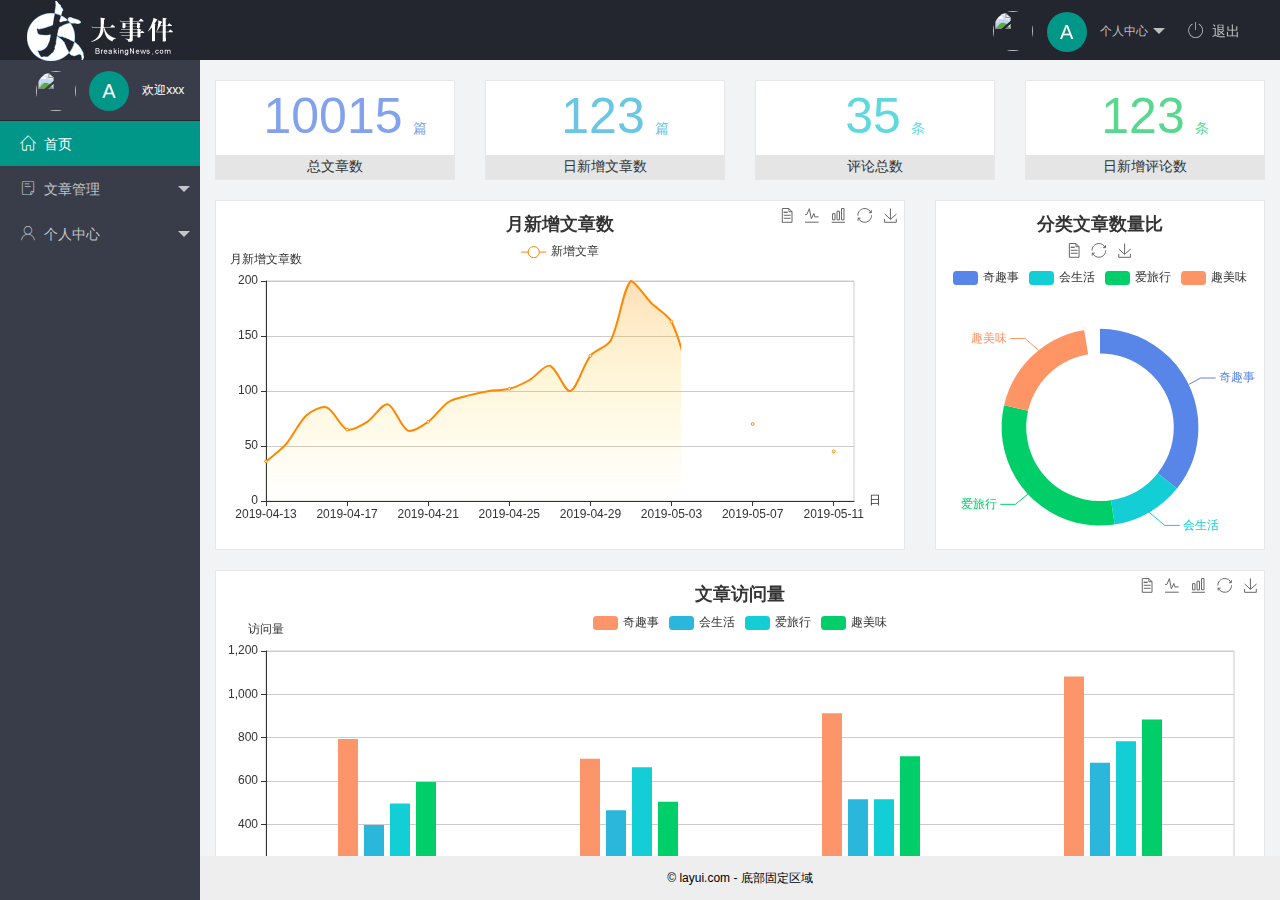
==== commit e433f6a2: "genrenzhongxin" ====
--- a/index.html
+++ b/index.html
@@ -29,9 +29,9 @@
                         <span class="text-avatar">A</span> 个人中心
                     </a>
                     <dl class="layui-nav-child">
-                        <dd><a href="">基本资料</a></dd>
-                        <dd><a href="">更换头像</a></dd>
-                        <dd><a href="">重置密码</a></dd>
+                        <dd><a href="/user/user_info.html" target="fm">基本资料</a></dd>
+                        <dd><a href="/user/user_avatar.html" target="fm">更换头像</a></dd>
+                        <dd><a href="/user/user_pwd.html" target="fm">重置密码</a></dd>
                     </dl>
                 </li>
                 <li class="layui-nav-item"><a href="javascript:;" id="btnLogout"><span class="iconfont icon-tuichu"></span>退出</a></li>
@@ -60,9 +60,9 @@
                     <li class="layui-nav-item">
                         <a href="javascript:;"><span class="iconfont icon-user"></span>个人中心</a>
                         <dl class="layui-nav-child">
-                            <dd><a href="javascript:;"><i class="layui-icon layui-icon-face-smile"></i>基本资料</a></dd>
-                            <dd><a href="javascript:;"><i class="layui-icon layui-icon-face-smile"></i>更换头像</a></dd>
-                            <dd><a href="javascript:;"><i class="layui-icon layui-icon-face-smile"></i>重置密码</a></dd>
+                            <dd><a href="/user/user_info.html" target="fm"><i class="layui-icon layui-icon-face-smile"></i>基本资料</a></dd>
+                            <dd><a href="/user/user_avatar.html" target="fm"><i class="layui-icon layui-icon-face-smile"></i>更换头像</a></dd>
+                            <dd><a href="/user/user_pwd.html" target="fm"><i class="layui-icon layui-icon-face-smile"></i>重置密码</a></dd>
                         </dl>
                     </li>
 
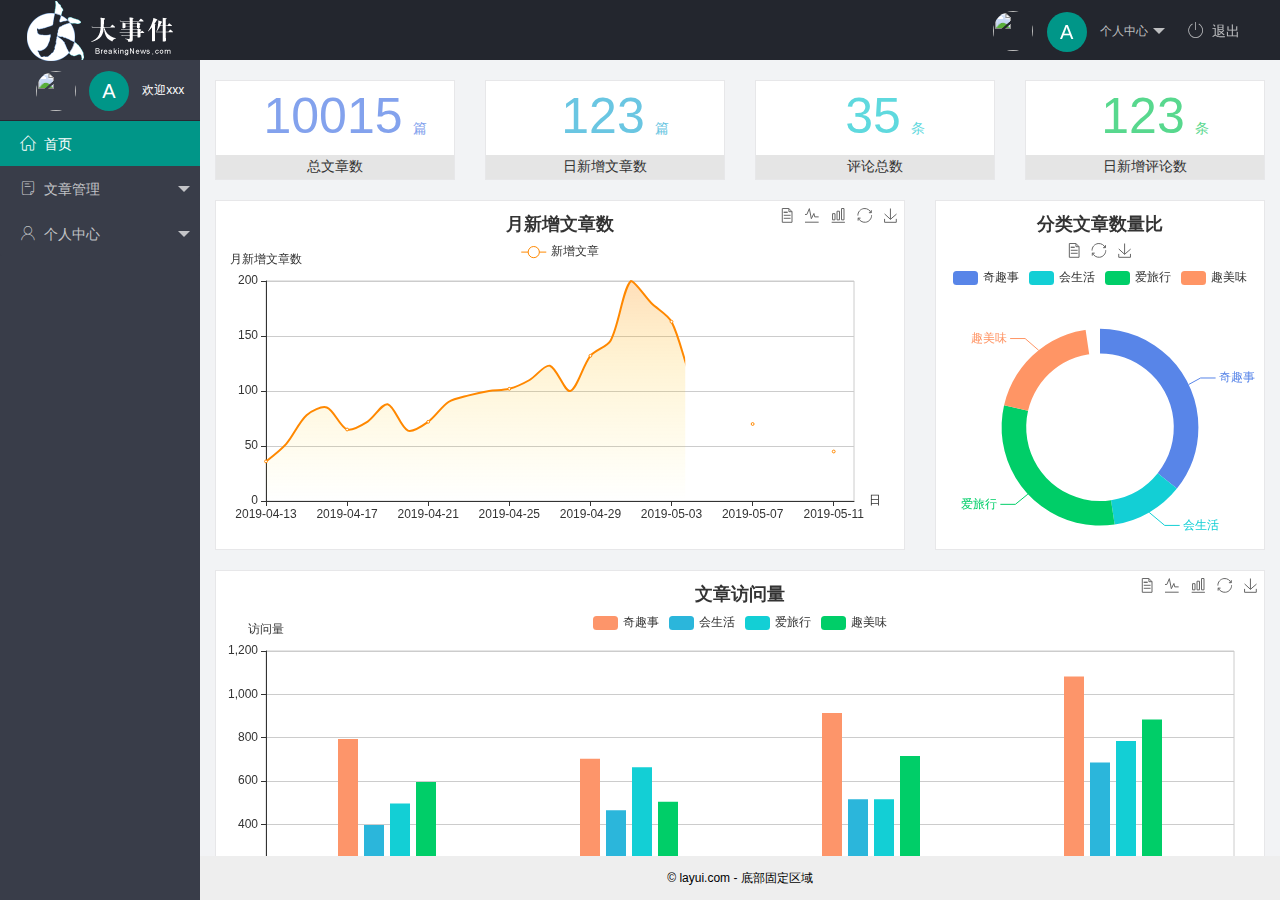
==== commit fd344e4d: "111" ====
--- a/index.html
+++ b/index.html
@@ -51,9 +51,9 @@
                     <li class="layui-nav-item ">
                         <a class="" href="javascript:;"><span class="iconfont icon-16"></span>文章管理</a>
                         <dl class="layui-nav-child">
-                            <dd><a href="javascript:;"><i class="layui-icon layui-icon-app"></i>文章类别</a></dd>
-                            <dd><a href="javascript:;"><i class="layui-icon layui-icon-app"></i></i>文章列表</a></dd>
-                            <dd><a href="javascript:;"><i class="layui-icon layui-icon-app"></i></i>发布文章</a></dd>
+                            <dd><a href="/article/art_cate.html" target="fm"><i class="layui-icon layui-icon-app"></i>文章类别</a></dd>
+                            <dd><a href="/article/art_list.html" target="fm"><i class="layui-icon layui-icon-app"></i></i>文章列表</a></dd>
+                            <dd><a href="/article/art_pub.html" target="fm"><i class="layui-icon layui-icon-app"></i></i>发布文章</a></dd>
 
                         </dl>
                     </li>
